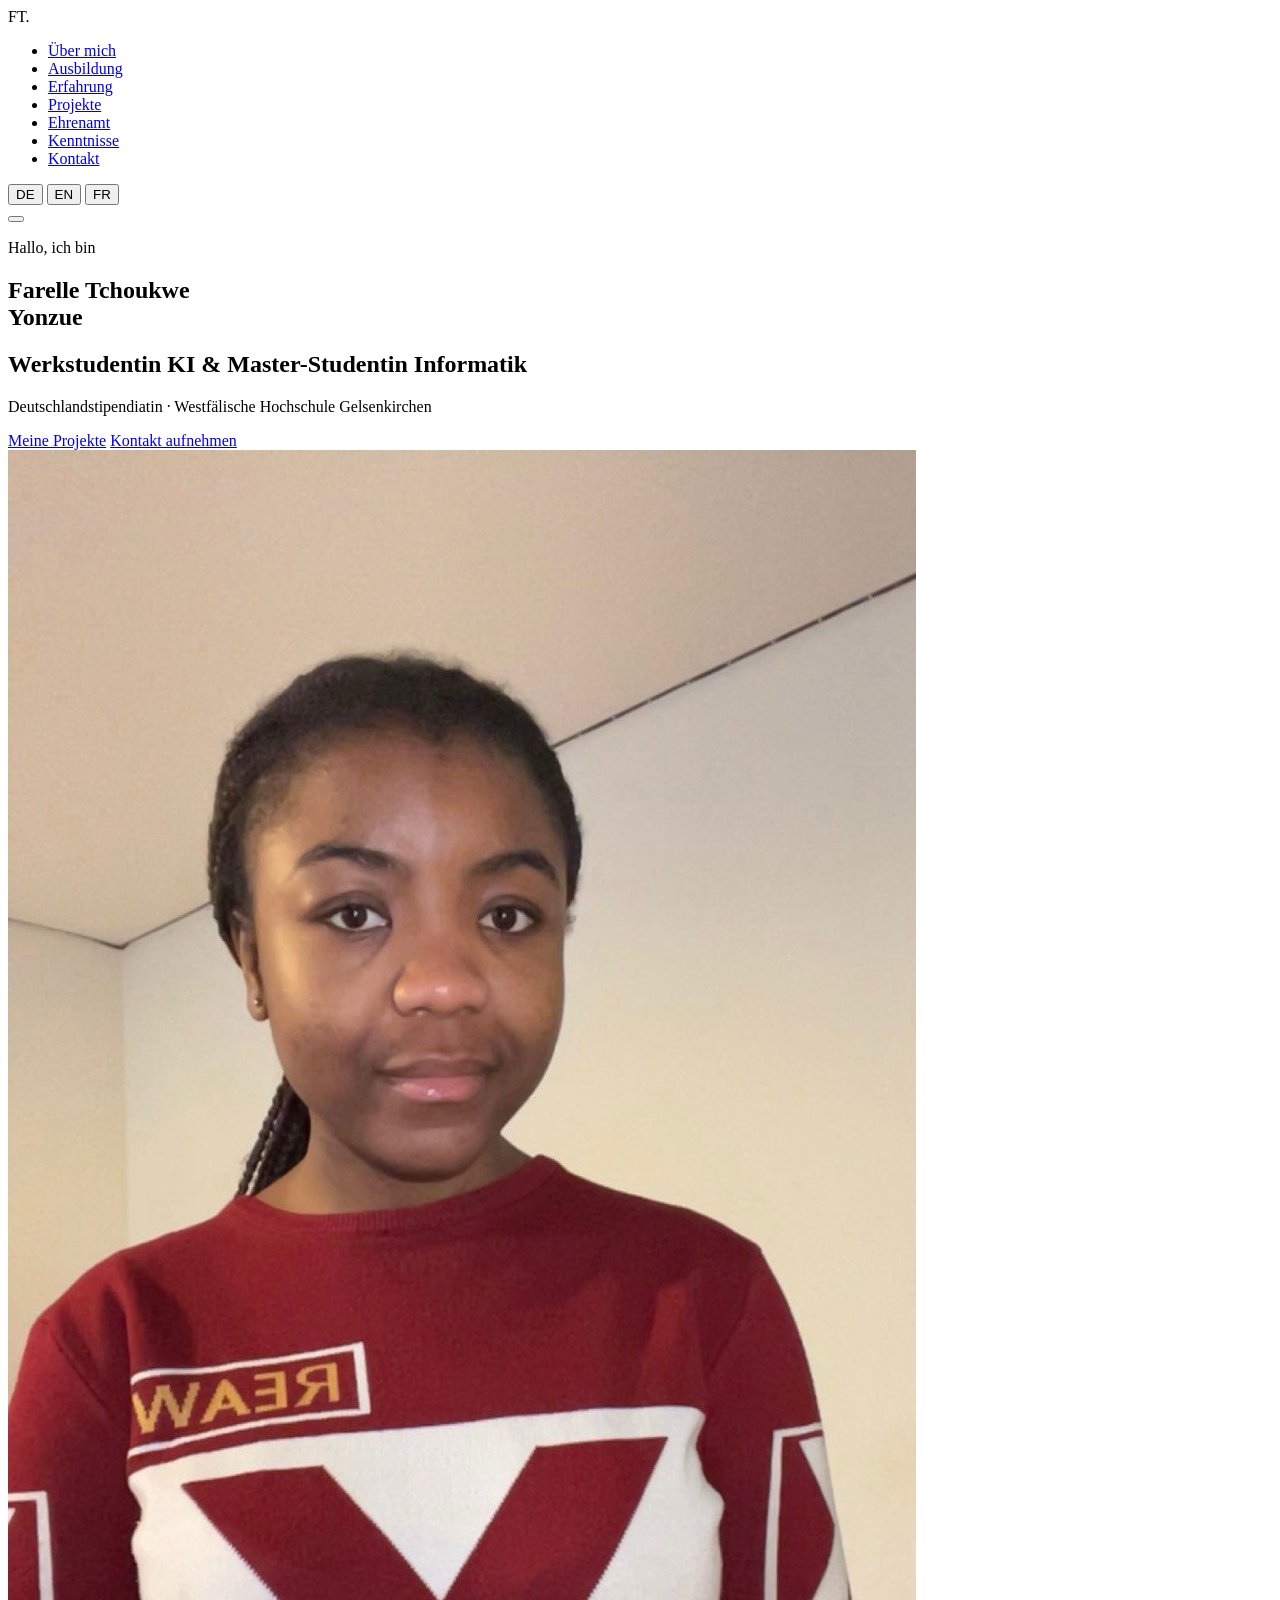
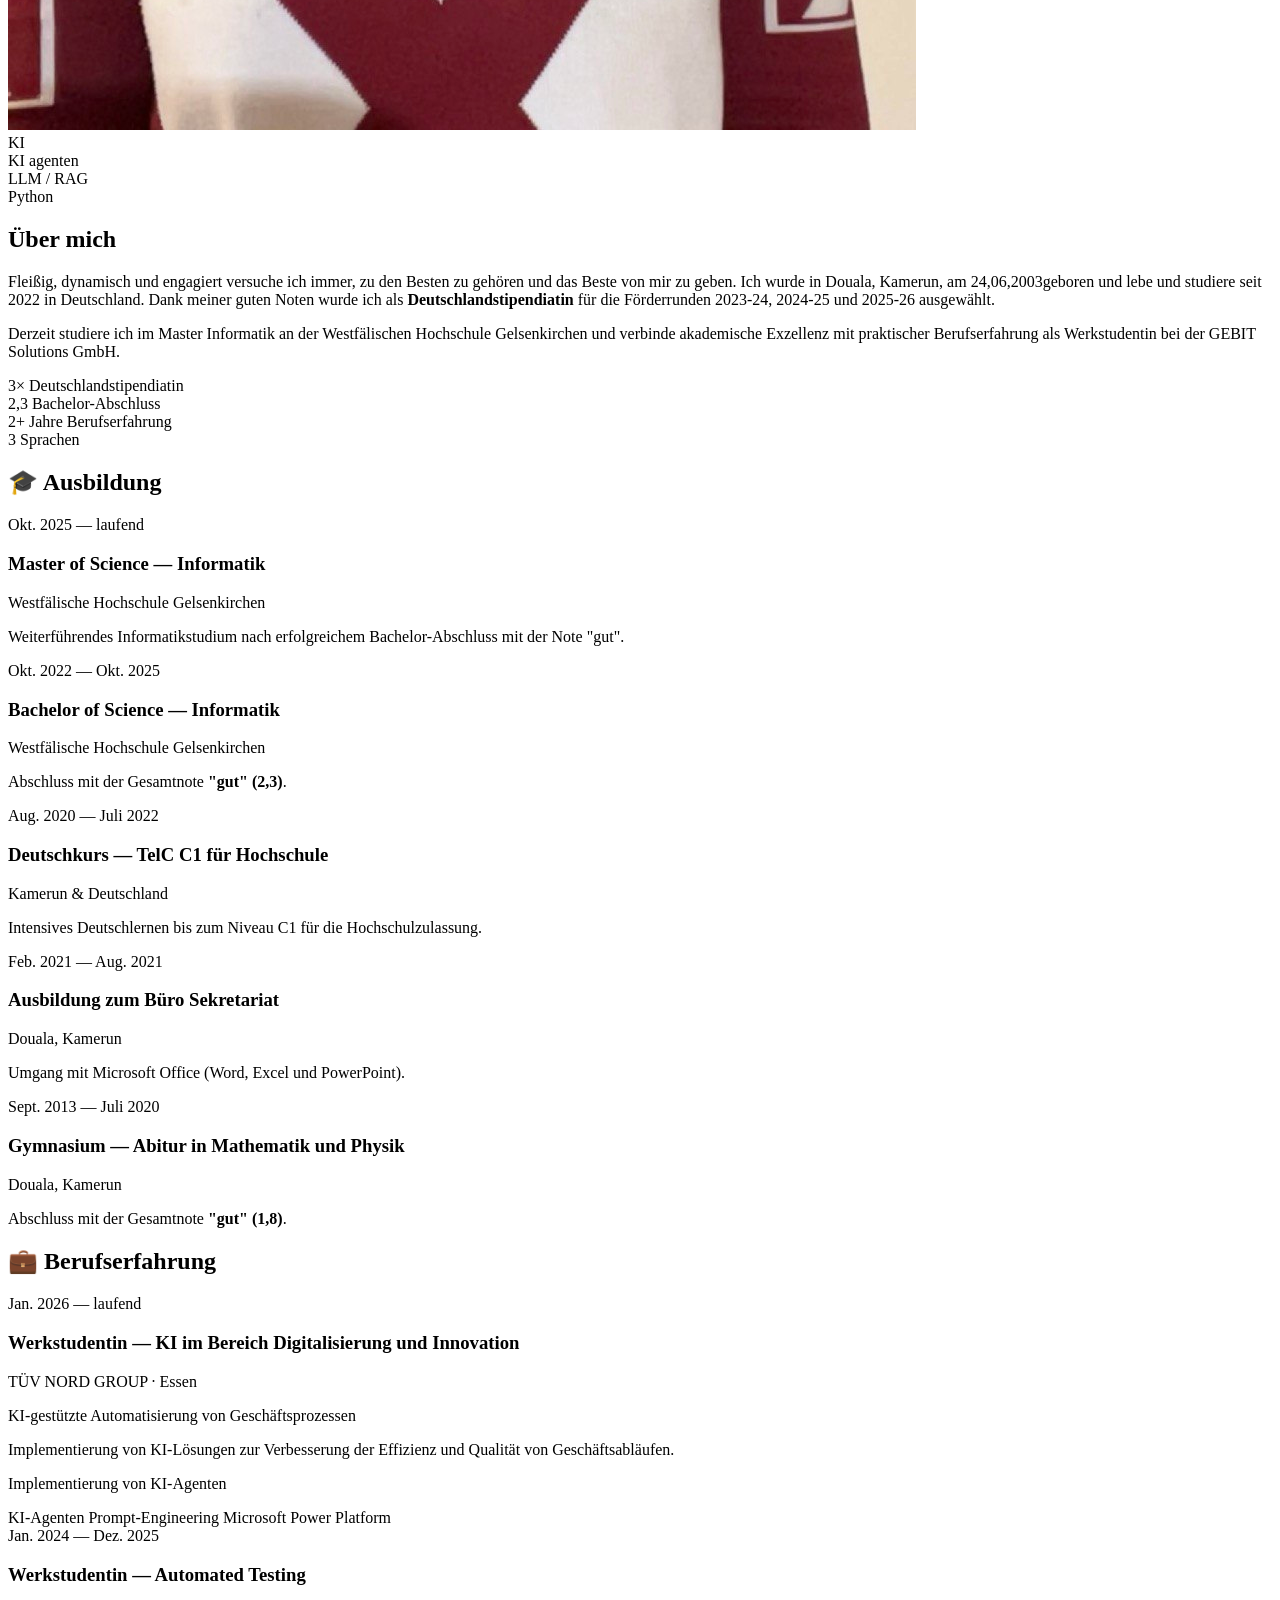
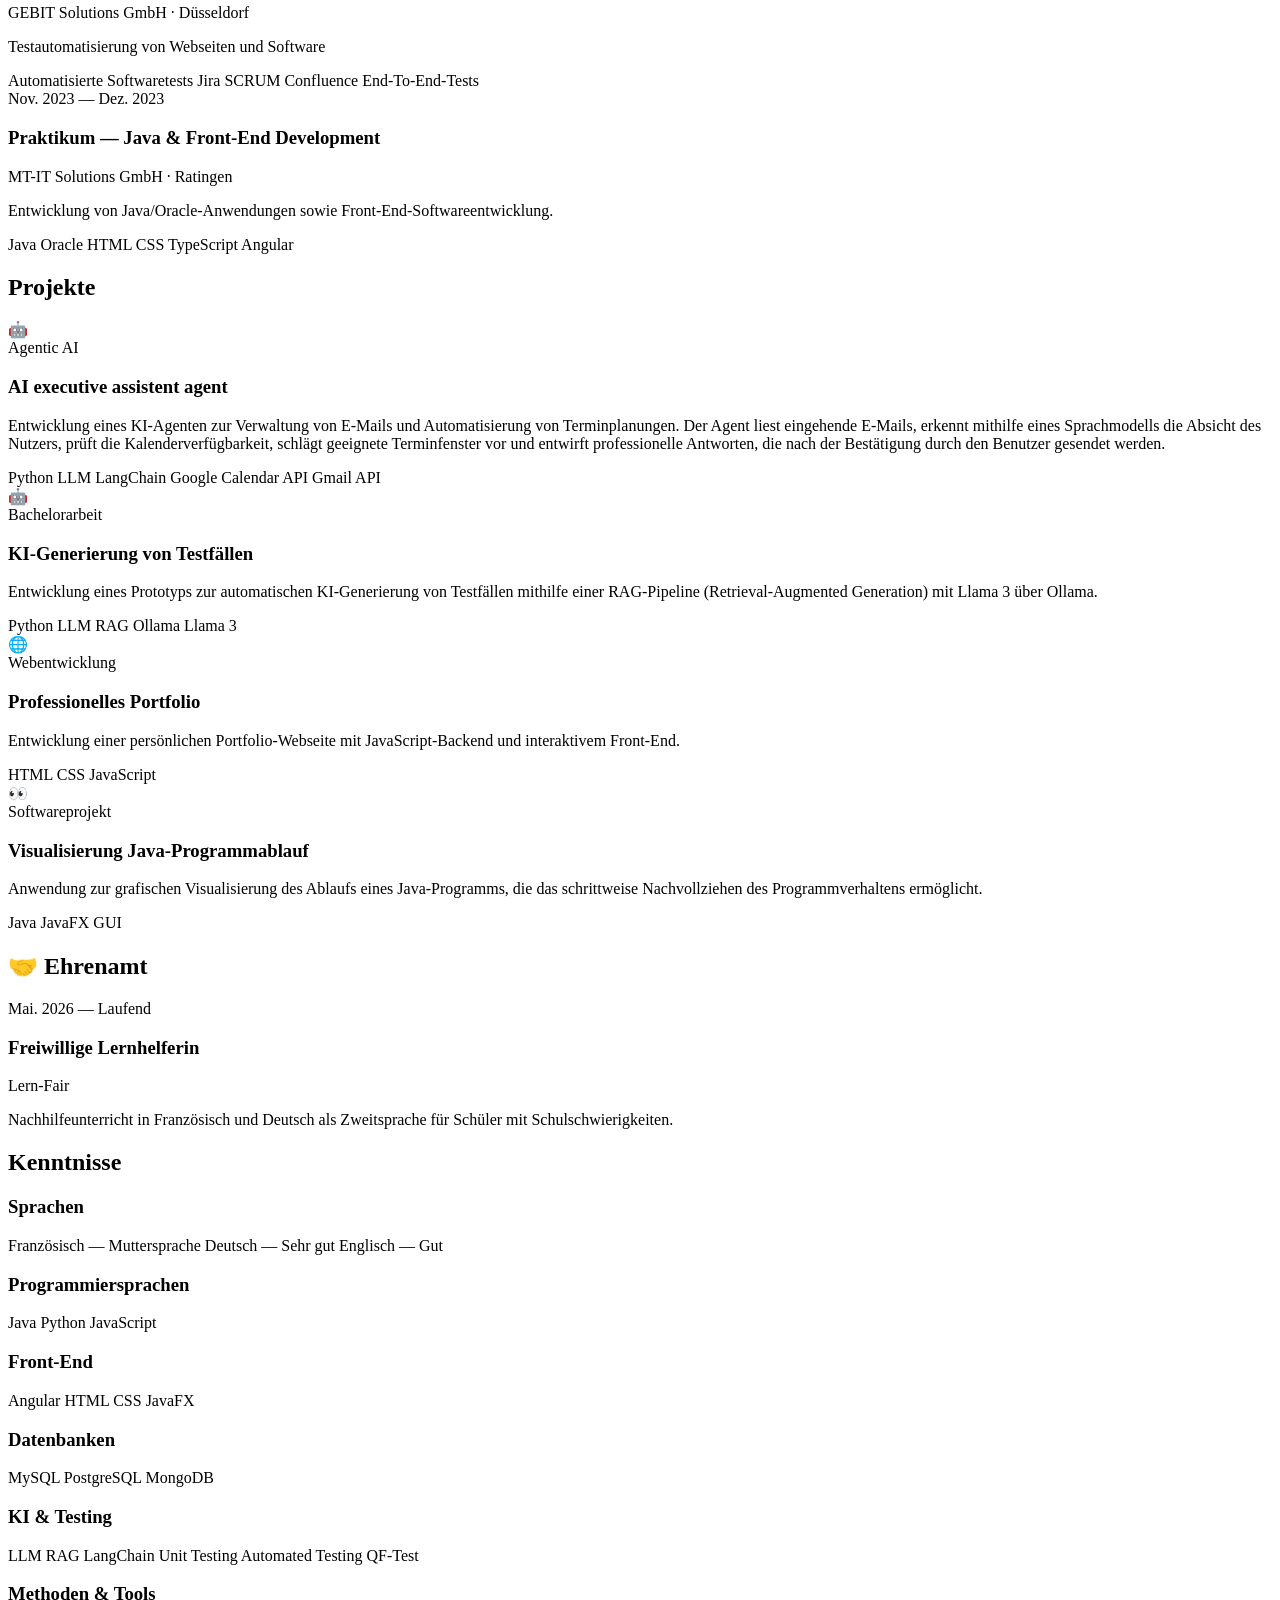
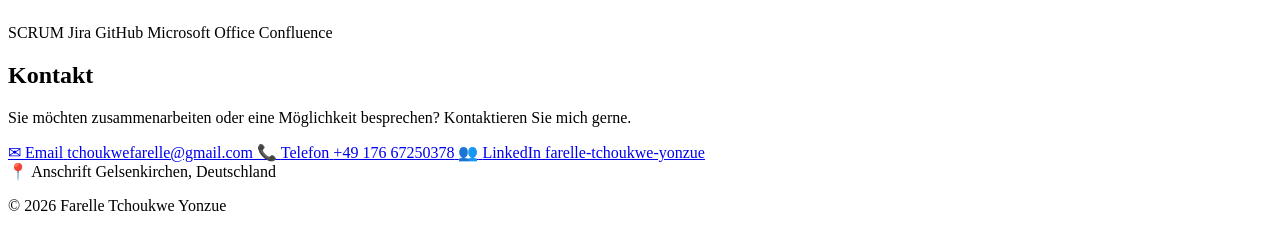
==== public/index.html @ 840f1ff2 "Adjust project structure" ====
<!DOCTYPE html>
<html lang="de">
<head>
  <meta charset="UTF-8" />
  <meta name="viewport" content="width=device-width, initial-scale=1.0" />
  <title>Farelle Tchoukwe Yonzue — Portfolio</title>
  <link rel="stylesheet" href="style.css" />
  <link rel="preconnect" href="https://fonts.googleapis.com" />
  <link href="https://fonts.googleapis.com/css2?family=Inter:wght@300;400;500;600;700&family=JetBrains+Mono:wght@400;500&display=swap" rel="stylesheet" />
</head>
<body>

  <!-- NAV -->
  <nav id="navbar">
    <div class="nav-inner">
      <span class="nav-logo">FT<span class="accent">.</span></span>
      <ul class="nav-links">
        <li><a href="#about" data-i18n="nav.about">Über mich</a></li>
        <li><a href="#ausbildung" data-i18n="nav.education">Ausbildung</a></li>
        <li><a href="#experience" data-i18n="nav.experience">Erfahrung</a></li>
        <li><a href="#projects" data-i18n="nav.projects">Projekte</a></li>
        <li><a href="#volunteer" data-i18n="nav.volunteer">Ehrenamt</a></li>
        <li><a href="#skills" data-i18n="nav.skills">Kenntnisse</a></li>
        <li><a href="#contact" data-i18n="nav.contact">Kontakt</a></li>
      </ul>
      <div class="lang-switcher">
        <button class="lang-btn active" data-lang="de">DE</button>
        <button class="lang-btn" data-lang="en">EN</button>
        <button class="lang-btn" data-lang="fr">FR</button>
      </div>
      <button class="hamburger" id="hamburger" aria-label="Menu">
        <span></span><span></span><span></span>
      </button>
    </div>
  </nav>

  <!-- HERO -->
  <section id="hero">
    <div class="hero-content">
      <p class="hero-greeting" data-i18n="hero.greeting">Hallo, ich bin</p>
      <h1 class="hero-name">Farelle Tchoukwe<br /><span class="accent">Yonzue</span></h1>
      <h2 class="hero-title" data-i18n="hero.title">Werkstudentin KI &amp; Master-Studentin Informatik</h2>
      <p class="hero-sub" data-i18n="hero.sub">
        Deutschlandstipendiatin · Westfälische Hochschule Gelsenkirchen
      </p>
      <div class="hero-cta">
        <a href="#projects" class="btn btn-primary" data-i18n="hero.cta.projects">Meine Projekte</a>
        <a href="#contact" class="btn btn-outline" data-i18n="hero.cta.contact">Kontakt aufnehmen</a>
      </div>
    </div>
    <div class="hero-visual">
      <div class="avatar-ring">
        <img src="images/Farelle.jpg" alt="Farelle Tchoukwe Yonzue" class="avatar-photo" />
      </div>
      <div class="floating-badge badge-1"><span class="mono" data-i18n="badge.ai">KI</span></div>
      <div class="floating-badge badge-2"><span class="mono" data-i18n="badge.ai-agents">KI agenten</span></div>
      <div class="floating-badge badge-3"><span class="mono">LLM / RAG</span></div>
      <div class="floating-badge badge-4"><span class="mono">Python</span></div>
    </div>
  </section>

  <!-- ABOUT -->
  <section id="about">
    <div class="container">
      <h2 class="section-title" data-i18n="section.about">Über mich</h2>
      <div class="about-grid">
        <div class="about-text">
          <p data-i18n-html="about.p1">
            Fleißig, dynamisch und engagiert versuche ich immer, zu den Besten zu gehören und das Beste von mir zu geben.
            Ich wurde in Douala, Kamerun, am 24,06,2003geboren und lebe und studiere seit 2022 in Deutschland. Dank meiner guten Noten
            wurde ich als <strong>Deutschlandstipendiatin</strong> für die Förderrunden 2023-24, 2024-25 und 2025-26 ausgewählt.
          </p>
          <p data-i18n="about.p2">
            Derzeit studiere ich im Master Informatik an der Westfälischen Hochschule Gelsenkirchen und verbinde
            akademische Exzellenz mit praktischer Berufserfahrung als Werkstudentin bei der GEBIT Solutions GmbH.
          </p>
        </div>
        <div class="about-stats">
          <div class="stat-card">
            <span class="stat-number">3×</span>
            <span class="stat-label" data-i18n="stat.stipendium">Deutschlandstipendiatin</span>
          </div>
          <div class="stat-card">
            <span class="stat-number">2,3</span>
            <span class="stat-label" data-i18n="stat.bachelor">Bachelor-Abschluss</span>
          </div>
          <div class="stat-card">
            <span class="stat-number">2+</span>
            <span class="stat-label" data-i18n="stat.experience">Jahre Berufserfahrung</span>
          </div>
          <div class="stat-card">
            <span class="stat-number">3</span>
            <span class="stat-label" data-i18n="stat.languages">Sprachen</span>
          </div>
        </div>
      </div>
    </div>
  </section>

  <!-- Ausbildung -->
  <section id="ausbildung">
    <div class="container">
      <h2 class="section-title" data-i18n="section.education">🎓 Ausbildung</h2>
      <div class="timeline">

        <div class="timeline-item">
          <div class="timeline-dot"></div>
          <div class="timeline-date" data-i18n="edu.1.date">Okt. 2025 — laufend</div>
          <div class="timeline-card">
            <h3 data-i18n="edu.1.title">Master of Science — Informatik</h3>
            <p class="tl-org" data-i18n="edu.1.org">Westfälische Hochschule Gelsenkirchen</p>
            <p data-i18n="edu.1.desc">Weiterführendes Informatikstudium nach erfolgreichem Bachelor-Abschluss mit der Note "gut".</p>
          </div>
        </div>

        <div class="timeline-item">
          <div class="timeline-dot"></div>
          <div class="timeline-date" data-i18n="edu.2.date">Okt. 2022 — Okt. 2025</div>
          <div class="timeline-card">
            <h3 data-i18n="edu.2.title">Bachelor of Science — Informatik</h3>
            <p class="tl-org" data-i18n="edu.2.org">Westfälische Hochschule Gelsenkirchen</p>
            <p data-i18n-html="edu.2.desc">Abschluss mit der Gesamtnote <strong>"gut" (2,3)</strong>.</p>
          </div>
        </div>

        <div class="timeline-item">
          <div class="timeline-dot"></div>
          <div class="timeline-date" data-i18n="edu.3.date">Aug. 2020 — Juli 2022</div>
          <div class="timeline-card">
            <h3 data-i18n="edu.3.title">Deutschkurs — TelC C1 für Hochschule</h3>
            <p class="tl-org" data-i18n="edu.3.org">Kamerun &amp; Deutschland</p>
            <p data-i18n="edu.3.desc">Intensives Deutschlernen bis zum Niveau C1 für die Hochschulzulassung.</p>
          </div>
        </div>

        <div class="timeline-item">
          <div class="timeline-dot"></div>
          <div class="timeline-date" data-i18n="edu.4.date">Feb. 2021 — Aug. 2021</div>
          <div class="timeline-card">
            <h3 data-i18n="edu.4.title">Ausbildung zum Büro Sekretariat</h3>
            <p class="tl-org" data-i18n="edu.4.org">Douala, Kamerun</p>
            <p data-i18n-html="edu.4.desc">Umgang mit Microsoft Office (Word, Excel und PowerPoint).</p>
          </div>
        </div>

        <div class="timeline-item">
          <div class="timeline-dot"></div>
          <div class="timeline-date" data-i18n="edu.5.date">Sept. 2013 — Juli 2020</div>
          <div class="timeline-card">
            <h3 data-i18n="edu.5.title">Gymnasium — Abitur in Mathematik und Physik</h3>
            <p class="tl-org" data-i18n="edu.5.org">Douala, Kamerun</p>
            <p data-i18n-html="edu.5.desc">Abschluss mit der Gesamtnote <strong>"gut" (1,8)</strong>.</p>
          </div>
        </div>

      </div>
    </div>
  </section>

  <!-- EXPERIENCE -->
  <section id="experience">
    <div class="container">
      <h2 class="section-title" data-i18n="section.experience">💼 Berufserfahrung</h2>
      <div class="timeline">

        <div class="timeline-item">
          <div class="timeline-dot"></div>
          <div class="timeline-date" data-i18n="exp.1.date">Jan. 2026 — laufend</div>
          <div class="timeline-card">
            <h3 data-i18n="exp.1.title">Werkstudentin — KI im Bereich Digitalisierung und Innovation</h3>
            <p class="tl-org" data-i18n="exp.1.org">TÜV NORD GROUP · Essen</p>
            <p data-i18n="exp.1.desc1">KI-gestützte Automatisierung von Geschäftsprozessen</p>
            <p data-i18n="exp.1.desc2">Implementierung von KI-Lösungen zur Verbesserung der Effizienz und Qualität von Geschäftsabläufen.</p>
            <p data-i18n="exp.1.desc3">Implementierung von KI-Agenten</p>
            <div class="tag-list">
              <span class="tag">KI-Agenten</span>
              <span class="tag">Prompt-Engineering</span>
              <span class="tag">Microsoft Power Platform</span>
            </div>
          </div>
        </div>

        <div class="timeline-item">
          <div class="timeline-dot"></div>
          <div class="timeline-date" data-i18n="exp.2.date">Jan. 2024 — Dez. 2025</div>
          <div class="timeline-card">
            <h3 data-i18n="exp.2.title">Werkstudentin — Automated Testing</h3>
            <p class="tl-org" data-i18n="exp.2.org">GEBIT Solutions GmbH · Düsseldorf</p>
            <p data-i18n="exp.2.desc">Testautomatisierung von Webseiten und Software</p>
            <div class="tag-list">
              <span class="tag">Automatisierte Softwaretests</span>
              <span class="tag">Jira</span>
              <span class="tag">SCRUM</span>
              <span class="tag">Confluence</span>
              <span class="tag">End-To-End-Tests</span>
            </div>
          </div>
        </div>

        <div class="timeline-item">
          <div class="timeline-dot"></div>
          <div class="timeline-date" data-i18n="exp.3.date">Nov. 2023 — Dez. 2023</div>
          <div class="timeline-card">
            <h3 data-i18n="exp.3.title">Praktikum — Java &amp; Front-End Development</h3>
            <p class="tl-org" data-i18n="exp.3.org">MT-IT Solutions GmbH · Ratingen</p>
            <p data-i18n="exp.3.desc">Entwicklung von Java/Oracle-Anwendungen sowie Front-End-Softwareentwicklung.</p>
            <div class="tag-list">
              <span class="tag">Java</span>
              <span class="tag">Oracle</span>
              <span class="tag">HTML</span>
              <span class="tag">CSS</span>
              <span class="tag">TypeScript</span>
              <span class="tag">Angular</span>
            </div>
          </div>
        </div>

      </div>
    </div>
  </section>

  <!-- PROJECTS -->
  <section id="projects">
    <div class="container">
      <h2 class="section-title" data-i18n="section.projects">Projekte</h2>
      <div class="projects-grid">

        <div class="project-card featured">
          <div class="project-header">
            <span class="project-icon">&#129302;</span>
            <div class="project-links">
              <span class="project-badge">Agentic AI</span>
            </div>
          </div>
          <h3 data-i18n="proj.1.title">AI executive assistent agent</h3>
          <p data-i18n="proj.1.desc">
            Entwicklung eines KI-Agenten zur Verwaltung von E-Mails und Automatisierung von Terminplanungen.
            Der Agent liest eingehende E-Mails, erkennt mithilfe eines Sprachmodells die Absicht des Nutzers,
            prüft die Kalenderverfügbarkeit, schlägt geeignete Terminfenster vor und entwirft professionelle
            Antworten, die nach der Bestätigung durch den Benutzer gesendet werden.
          </p>
          <div class="tag-list">
            <span class="tag">Python</span>
            <span class="tag">LLM</span>
            <span class="tag">LangChain</span>
            <span class="tag">Google Calendar API</span>
            <span class="tag">Gmail API</span>
          </div>
        </div>

        <div class="project-card featured">
          <div class="project-header">
            <span class="project-icon">&#129302;</span>
            <div class="project-links">
              <span class="project-badge" data-i18n="badge.thesis">Bachelorarbeit</span>
            </div>
          </div>
          <h3 data-i18n="proj.2.title">KI-Generierung von Testfällen</h3>
          <p data-i18n="proj.2.desc">
            Entwicklung eines Prototyps zur automatischen KI-Generierung von Testfällen mithilfe einer
            RAG-Pipeline (Retrieval-Augmented Generation) mit Llama 3 über Ollama.
          </p>
          <div class="tag-list">
            <span class="tag">Python</span>
            <span class="tag">LLM</span>
            <span class="tag">RAG</span>
            <span class="tag">Ollama</span>
            <span class="tag">Llama 3</span>
          </div>
        </div>

        <div class="project-card">
          <div class="project-header">
            <span class="project-icon">&#127760;</span>
            <div class="project-links">
              <span class="project-badge" data-i18n="badge.web">Webentwicklung</span>
            </div>
          </div>
          <h3 data-i18n="proj.3.title">Professionelles Portfolio</h3>
          <p data-i18n="proj.3.desc">
            Entwicklung einer persönlichen Portfolio-Webseite mit JavaScript-Backend
            und interaktivem Front-End.
          </p>
          <div class="tag-list">
            <span class="tag">HTML</span>
            <span class="tag">CSS</span>
            <span class="tag">JavaScript</span>
          </div>
        </div>

        <div class="project-card">
          <div class="project-header">
            <span class="project-icon">&#128064;</span>
            <div class="project-links">
              <span class="project-badge" data-i18n="badge.software">Softwareprojekt</span>
            </div>
          </div>
          <h3 data-i18n="proj.4.title">Visualisierung Java-Programmablauf</h3>
          <p data-i18n="proj.4.desc">
            Anwendung zur grafischen Visualisierung des Ablaufs eines Java-Programms, die das
            schrittweise Nachvollziehen des Programmverhaltens ermöglicht.
          </p>
          <div class="tag-list">
            <span class="tag">Java</span>
            <span class="tag">JavaFX</span>
            <span class="tag">GUI</span>
          </div>
        </div>


      </div>
    </div>
  </section>

  <!-- Ehrenamt -->
  <section id="volunteer">
    <div class="container">
      <h2 class="section-title" data-i18n="section.volunteer">🤝 Ehrenamt</h2>
      <div class="timeline">

        <div class="timeline-item">
          <div class="timeline-dot"></div>
          <div class="timeline-date" data-i18n="vol.1.date">Mai. 2026 — Laufend</div>
          <div class="timeline-card">
            <h3 data-i18n="vol.1.title">Freiwillige Lernhelferin</h3>
            <p class="tl-org" data-i18n="vol.1.org">Lern-Fair</p>
            <p data-i18n="vol.1.desc">Nachhilfeunterricht in Französisch und Deutsch als Zweitsprache für Schüler mit Schulschwierigkeiten.</p>
          </div>
        </div>

      </div>
    </div>
  </section>

  <!-- SKILLS -->
  <section id="skills">
    <div class="container">
      <h2 class="section-title" data-i18n="section.skills">Kenntnisse</h2>
      <div class="skills-grid">

        <div class="skill-group">
          <h3 class="skill-group-title" data-i18n="skills.spoken">Sprachen</h3>
          <div class="skill-pills">
            <span class="pill pill-lang" data-i18n="lang.french">Französisch — Muttersprache</span>
            <span class="pill pill-lang" data-i18n="lang.german">Deutsch — Sehr gut</span>
            <span class="pill pill-lang" data-i18n="lang.english">Englisch — Gut</span>
          </div>
        </div>

        <div class="skill-group">
          <h3 class="skill-group-title" data-i18n="skills.prog-lang">Programmiersprachen</h3>
          <div class="skill-pills">
            <span class="pill">Java</span>
            <span class="pill">Python</span>
            <span class="pill">JavaScript</span>
          </div>
        </div>

        <div class="skill-group">
          <h3 class="skill-group-title" data-i18n="skills.frontend">Front-End</h3>
          <div class="skill-pills">
            <span class="pill">Angular</span>
            <span class="pill">HTML</span>
            <span class="pill">CSS</span>
            <span class="pill">JavaFX</span>
          </div>
        </div>

        <div class="skill-group">
          <h3 class="skill-group-title" data-i18n="skills.databases">Datenbanken</h3>
          <div class="skill-pills">
            <span class="pill">MySQL</span>
            <span class="pill">PostgreSQL</span>
            <span class="pill">MongoDB</span>
          </div>
        </div>

        <div class="skill-group">
          <h3 class="skill-group-title" data-i18n="skills.ai">KI &amp; Testing</h3>
          <div class="skill-pills">
            <span class="pill">LLM</span>
            <span class="pill">RAG</span>
            <span class="pill">LangChain</span>
            <span class="pill">Unit Testing</span>
            <span class="pill">Automated Testing</span>
            <span class="pill">QF-Test</span>
          </div>
        </div>

        <div class="skill-group">
          <h3 class="skill-group-title" data-i18n="skills.tools">Methoden &amp; Tools</h3>
          <div class="skill-pills">
            <span class="pill">SCRUM</span>
            <span class="pill">Jira</span>
            <span class="pill">GitHub</span>
            <span class="pill">Microsoft Office</span>
            <span class="pill">Confluence</span>
          </div>
        </div>

        

      </div>
    </div>
  </section>

  <!-- CONTACT -->
  <section id="contact">
    <div class="container contact-inner">
      <h2 class="section-title" data-i18n="section.contact">Kontakt</h2>
      <p class="contact-lead" data-i18n="contact.lead">
        Sie möchten zusammenarbeiten oder eine Möglichkeit besprechen? Kontaktieren Sie mich gerne.
      </p>
      <div class="contact-cards">
        <a href="mailto:tchoukwefarelle@gmail.com" class="contact-card">
          <span class="cc-icon">&#9993;</span>
          <span class="cc-label" data-i18n="contact.email">Email</span>
          <span class="cc-value">tchoukwefarelle@gmail.com</span>
        </a>
        <a href="tel:+4917667250378" class="contact-card">
          <span class="cc-icon">&#128222;</span>
          <span class="cc-label" data-i18n="contact.phone">Telefon</span>
          <span class="cc-value">+49 176 67250378</span>
        </a>
        <a href="https://www.linkedin.com/in/farelle-tchoukwe-yonzue-931889391/" target="_blank" rel="noopener" class="contact-card">
          <span class="cc-icon">&#128101;</span>
          <span class="cc-label" data-i18n="contact.linkedin">LinkedIn</span>
          <span class="cc-value">farelle-tchoukwe-yonzue</span>
        </a>
        <div class="contact-card no-link">
          <span class="cc-icon">&#128205;</span>
          <span class="cc-label" data-i18n="contact.address">Anschrift</span>
          <span class="cc-value" data-i18n="contact.city">Gelsenkirchen, Deutschland</span>
        </div>
      </div>
    </div>
  </section>

  <!-- FOOTER -->
  <footer>
    <p data-i18n="footer.text">&#169; 2026 Farelle Tchoukwe Yonzue</p>
  </footer>

  <script src="translation.js"></script>
  <script src="main.js"></script>
</body>
</html>
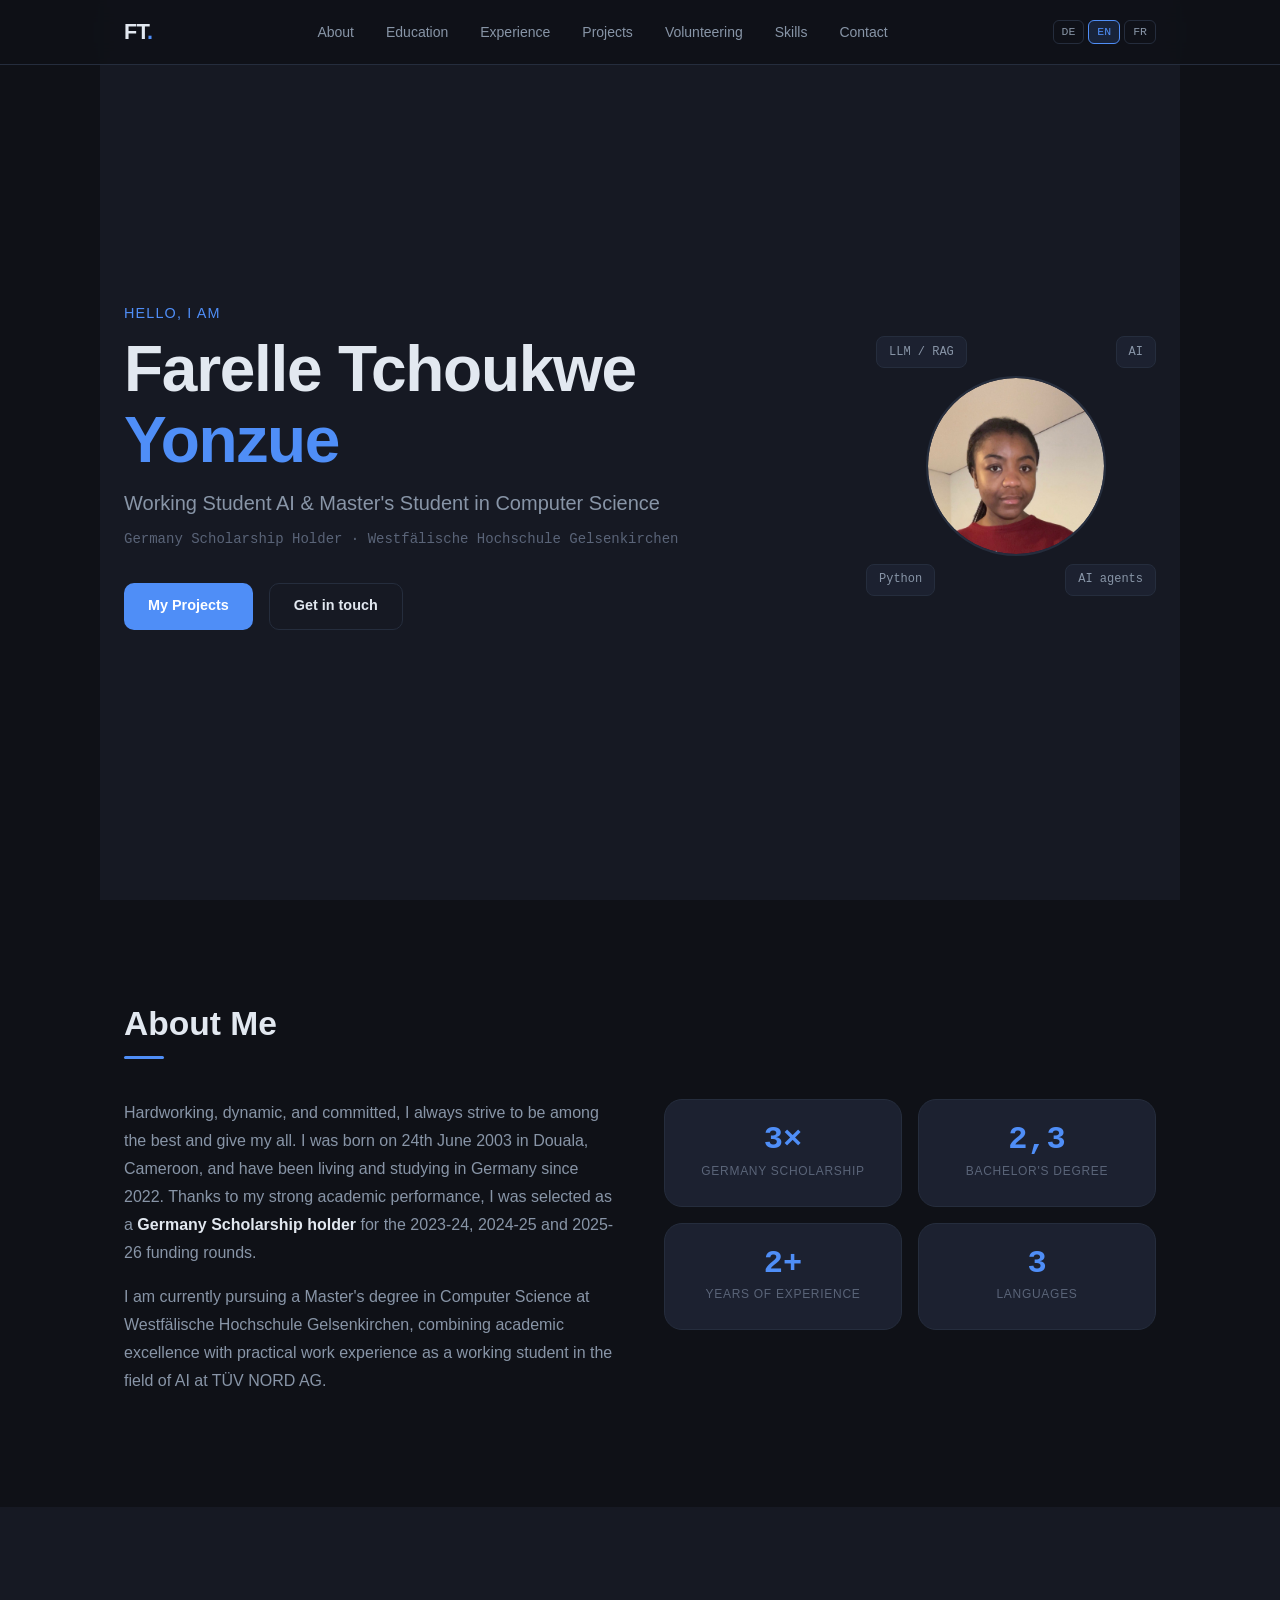
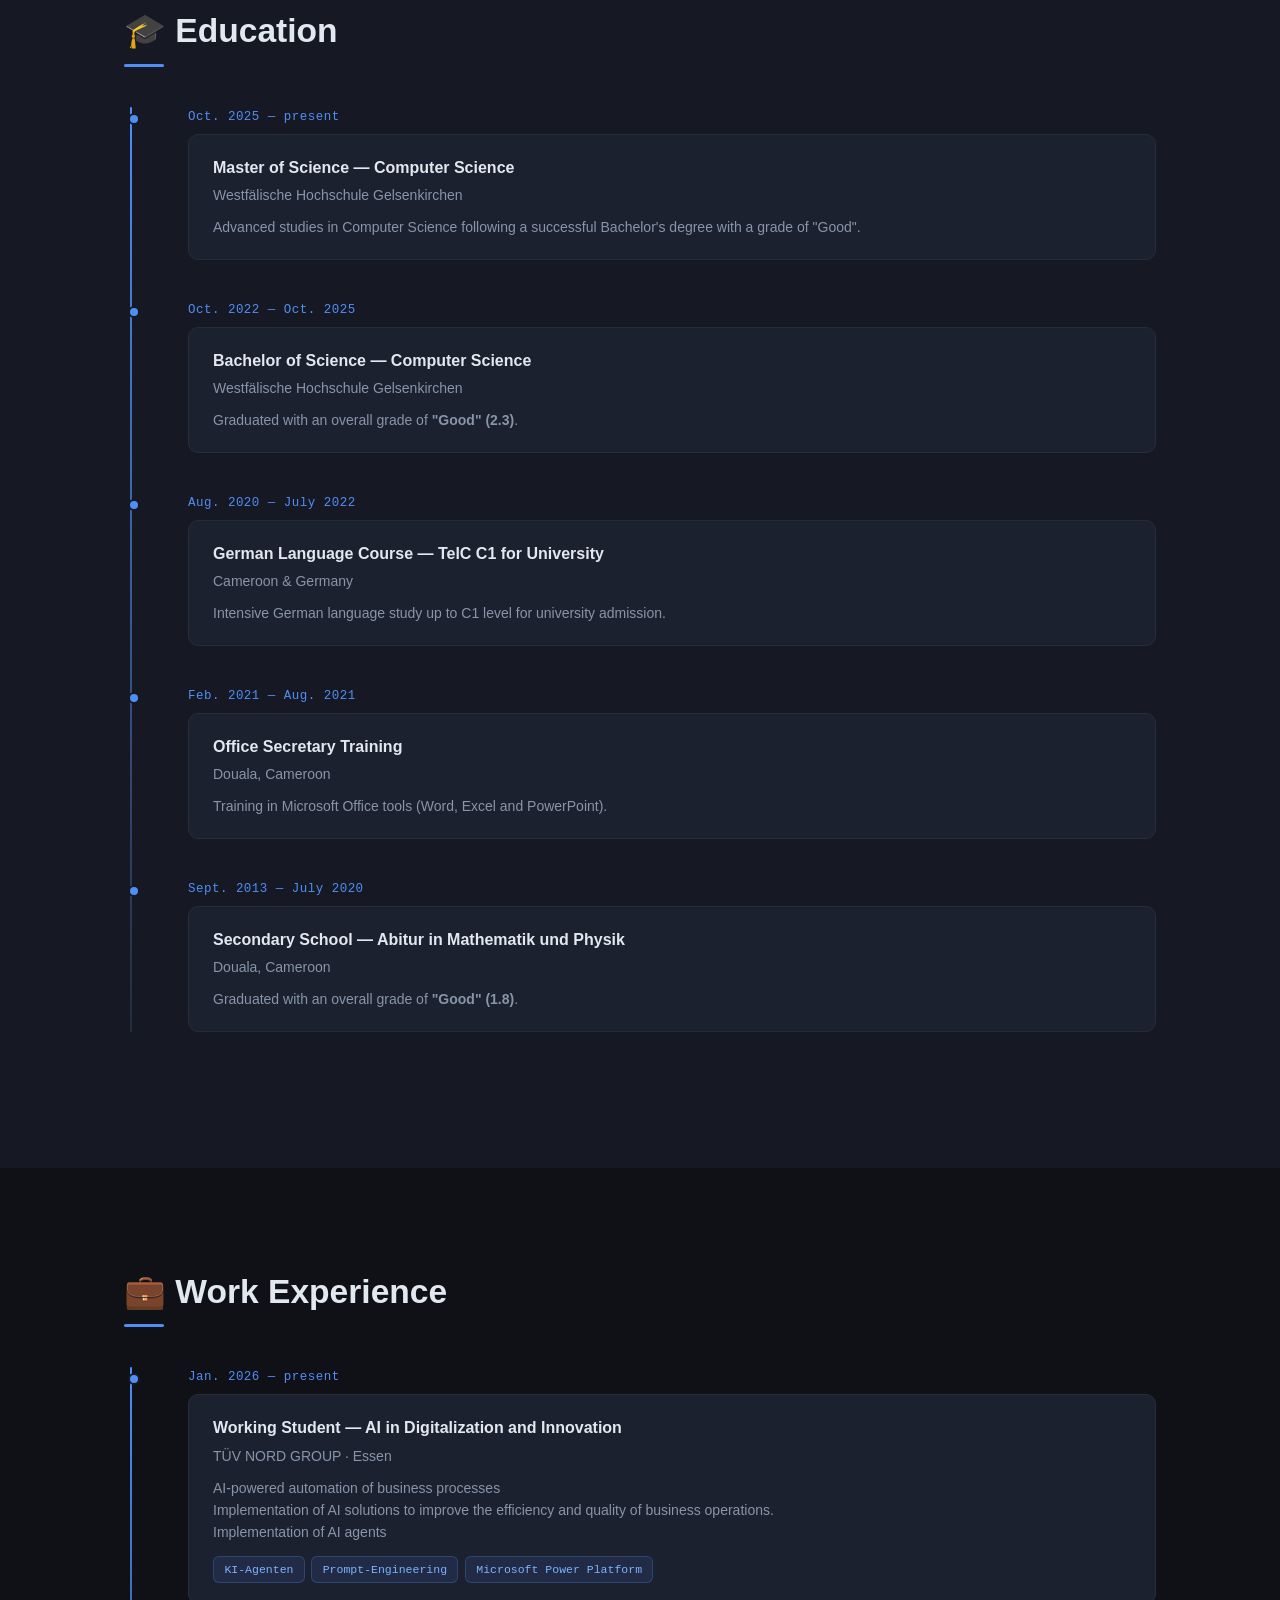
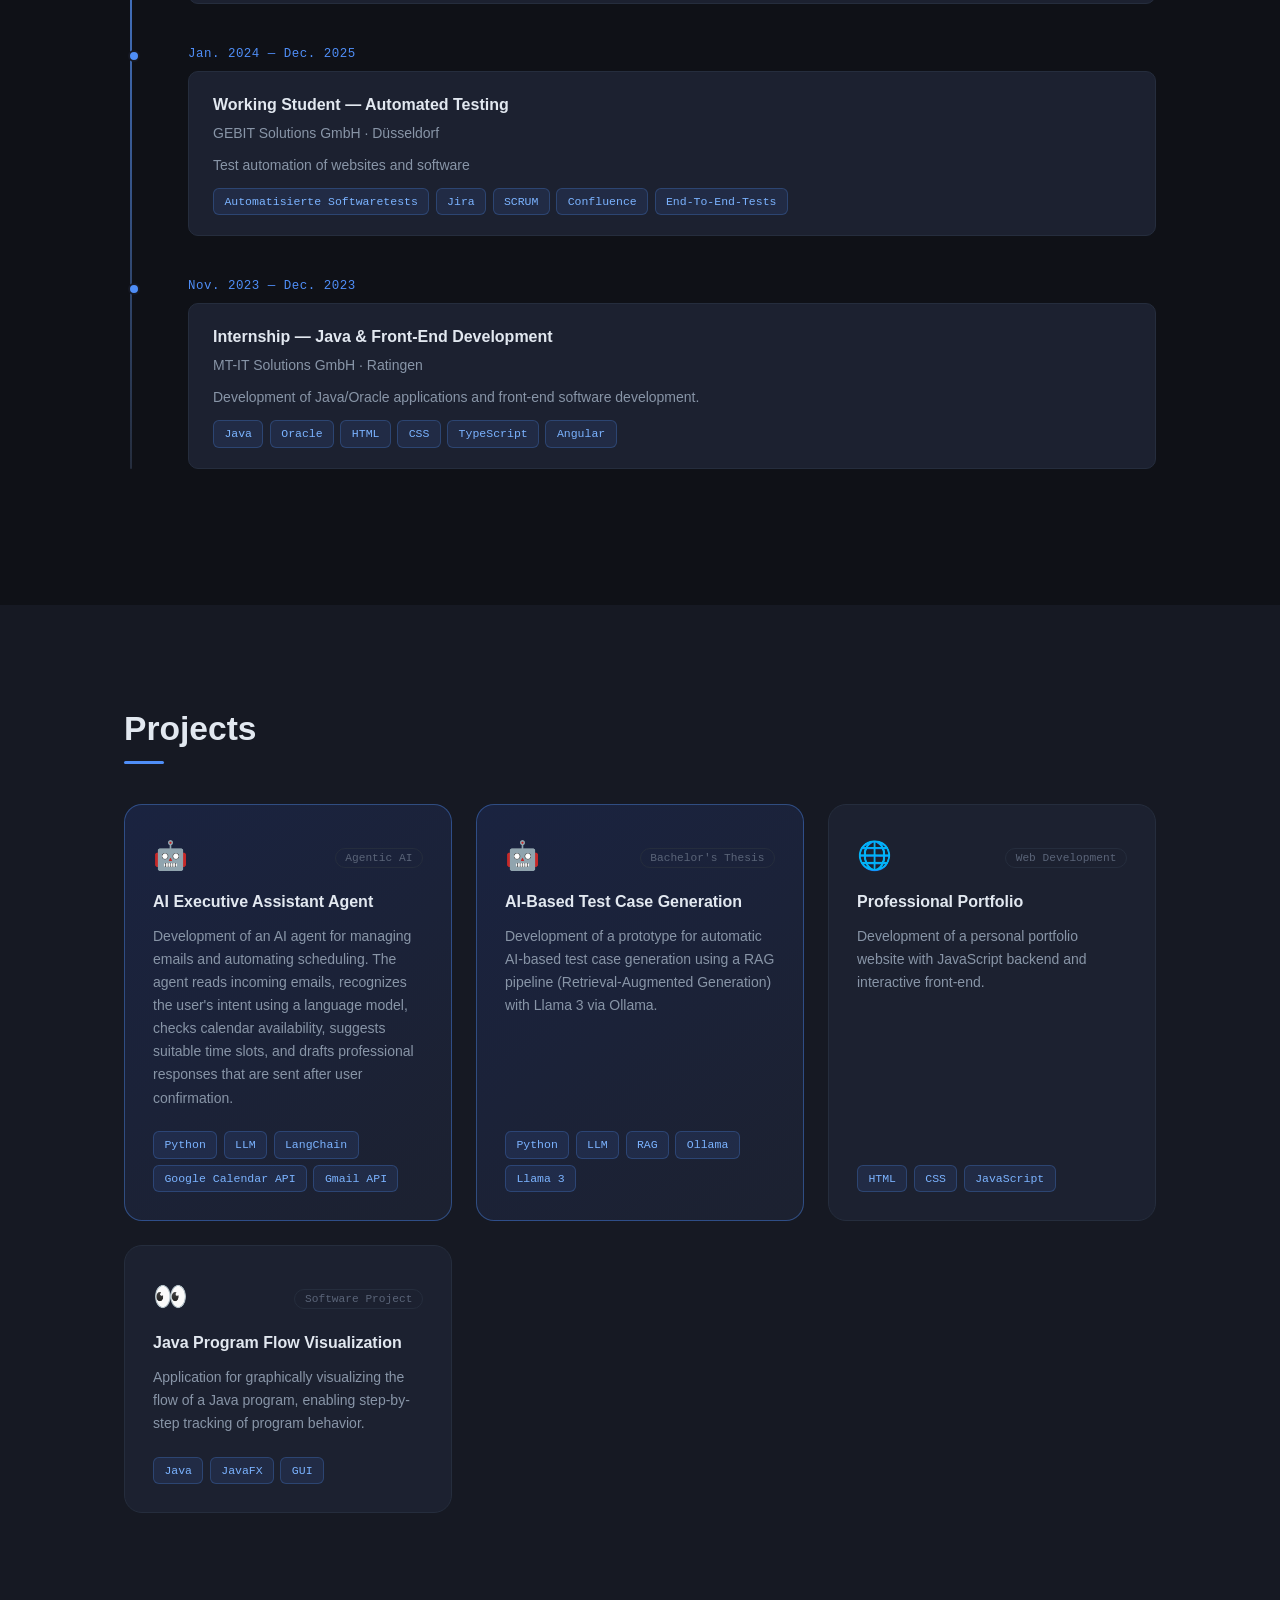
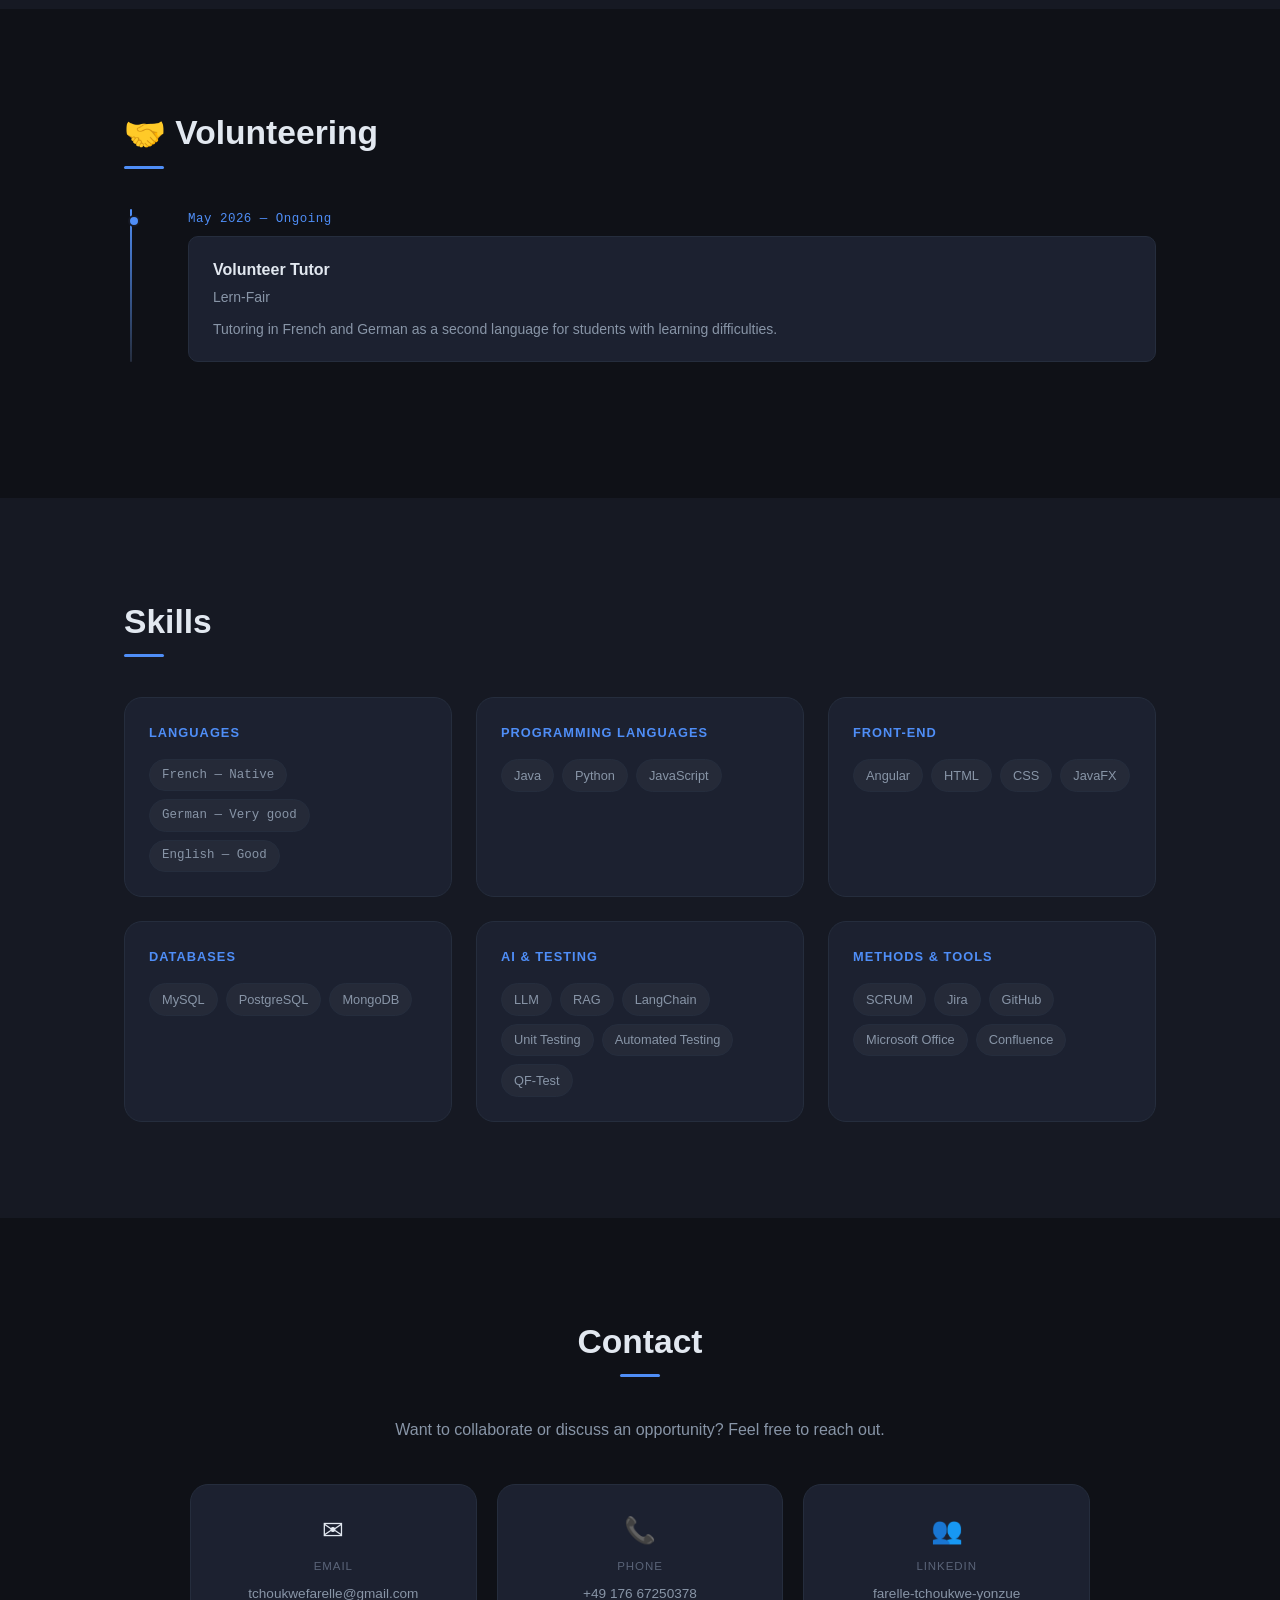
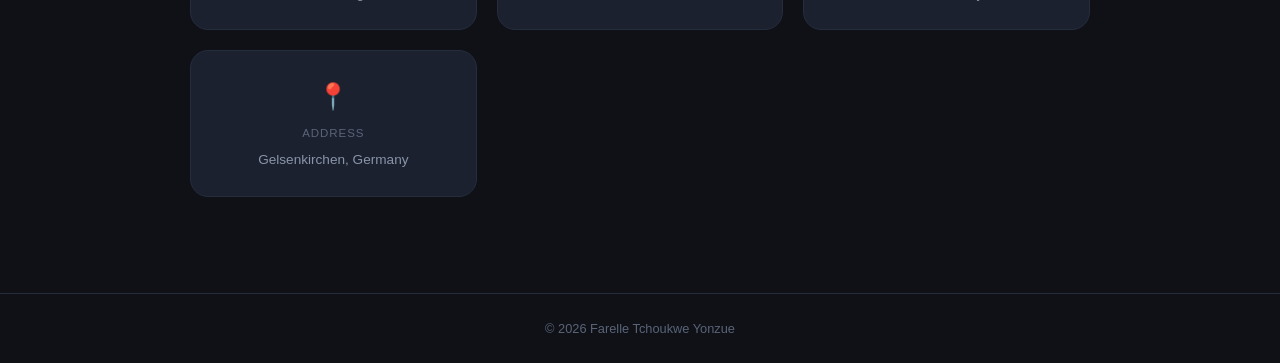
==== commit 1b25eab5: "Adjust project structure for vercel deployment" ====
--- a/public/index.html
+++ b/public/index.html
@@ -4,7 +4,7 @@
   <meta charset="UTF-8" />
   <meta name="viewport" content="width=device-width, initial-scale=1.0" />
   <title>Farelle Tchoukwe Yonzue — Portfolio</title>
-  <link rel="stylesheet" href="style.css" />
+  <link rel="stylesheet" href="src/style.css" />
   <link rel="preconnect" href="https://fonts.googleapis.com" />
   <link href="https://fonts.googleapis.com/css2?family=Inter:wght@300;400;500;600;700&family=JetBrains+Mono:wght@400;500&display=swap" rel="stylesheet" />
 </head>
@@ -441,7 +441,7 @@
     <p data-i18n="footer.text">&#169; 2026 Farelle Tchoukwe Yonzue</p>
   </footer>
 
-  <script src="translation.js"></script>
-  <script src="main.js"></script>
+  <script src="src/translation.js"></script>
+  <script src="src/main.js"></script>
 </body>
 </html>
--- a/public/src/style.css
+++ b/public/src/style.css
@@ -0,0 +1,687 @@
+/* ============================================================
+   RESET & BASE
+   ============================================================ */
+*, *::before, *::after { box-sizing: border-box; margin: 0; padding: 0; }
+
+:root {
+  --bg:        #0f1117;
+  --bg-2:      #161923;
+  --bg-card:   #1c2130;
+  --border:    #252d3d;
+  --accent:    #4f8ef7;
+  --accent-2:  #7bb3ff;
+  --text:      #e2e8f0;
+  --text-muted:#8895a7;
+  --text-dim:  #5a6478;
+  --radius:    10px;
+  --radius-lg: 18px;
+  --shadow:    0 4px 24px rgba(0,0,0,.45);
+  --transition: .22s ease;
+}
+
+html { scroll-behavior: smooth; }
+
+body {
+  font-family: 'Inter', sans-serif;
+  background: var(--bg);
+  color: var(--text);
+  line-height: 1.65;
+  font-size: 1rem;
+  -webkit-font-smoothing: antialiased;
+}
+
+.mono { font-family: 'JetBrains Mono', monospace; }
+.accent { color: var(--accent); }
+
+a { color: inherit; text-decoration: none; }
+img { max-width: 100%; }
+
+.container {
+  max-width: 1080px;
+  margin: 0 auto;
+  padding: 0 1.5rem;
+}
+
+/* ============================================================
+   NAV
+   ============================================================ */
+#navbar {
+  position: fixed;
+  top: 0; left: 0; right: 0;
+  z-index: 100;
+  background: rgba(15,17,23,.85);
+  backdrop-filter: blur(12px);
+  border-bottom: 1px solid var(--border);
+  transition: background var(--transition);
+}
+
+.nav-inner {
+  max-width: 1080px;
+  margin: 0 auto;
+  padding: .9rem 1.5rem;
+  display: flex;
+  align-items: center;
+  justify-content: space-between;
+}
+
+.nav-logo {
+  font-size: 1.35rem;
+  font-weight: 700;
+  letter-spacing: -.5px;
+}
+
+.nav-links {
+  list-style: none;
+  display: flex;
+  gap: 2rem;
+}
+
+.nav-links a {
+  font-size: .875rem;
+  font-weight: 500;
+  color: var(--text-muted);
+  transition: color var(--transition);
+}
+.nav-links a:hover { color: var(--text); }
+
+.lang-switcher {
+  display: flex;
+  gap: .25rem;
+  align-items: center;
+}
+
+.lang-btn {
+  background: none;
+  border: 1px solid var(--border);
+  color: var(--text-muted);
+  font-size: .72rem;
+  font-family: 'JetBrains Mono', monospace;
+  font-weight: 500;
+  padding: .2rem .5rem;
+  border-radius: 6px;
+  cursor: pointer;
+  transition: color var(--transition), border-color var(--transition), background var(--transition);
+  line-height: 1.4;
+}
+
+.lang-btn:hover {
+  color: var(--text);
+  border-color: var(--accent);
+}
+
+.lang-btn.active {
+  background: rgba(79, 142, 247, .15);
+  border-color: var(--accent);
+  color: var(--accent);
+}
+
+.hamburger {
+  display: none;
+  flex-direction: column;
+  gap: 5px;
+  background: none;
+  border: none;
+  cursor: pointer;
+  padding: 4px;
+}
+.hamburger span {
+  display: block;
+  width: 22px; height: 2px;
+  background: var(--text-muted);
+  border-radius: 2px;
+  transition: var(--transition);
+}
+
+/* ============================================================
+   HERO
+   ============================================================ */
+#hero {
+  min-height: 100vh;
+  display: flex;
+  align-items: center;
+  padding: 6rem 1.5rem 4rem;
+  max-width: 1080px;
+  margin: 0 auto;
+  gap: 3rem;
+}
+
+.hero-content { flex: 1; }
+
+.hero-greeting {
+  font-size: .9rem;
+  font-weight: 500;
+  color: var(--accent);
+  letter-spacing: .08em;
+  text-transform: uppercase;
+  margin-bottom: .5rem;
+}
+
+.hero-name {
+  font-size: clamp(2.4rem, 6vw, 4rem);
+  font-weight: 700;
+  line-height: 1.1;
+  letter-spacing: -.02em;
+  margin-bottom: .75rem;
+}
+
+.hero-title {
+  font-size: clamp(1rem, 2.5vw, 1.25rem);
+  font-weight: 400;
+  color: var(--text-muted);
+  margin-bottom: .5rem;
+}
+
+.hero-sub {
+  font-size: .875rem;
+  color: var(--text-dim);
+  margin-bottom: 2rem;
+  font-family: 'JetBrains Mono', monospace;
+}
+
+.hero-cta { display: flex; gap: 1rem; flex-wrap: wrap; }
+
+.btn {
+  display: inline-flex;
+  align-items: center;
+  padding: .65rem 1.5rem;
+  border-radius: var(--radius);
+  font-size: .9rem;
+  font-weight: 600;
+  transition: var(--transition);
+  cursor: pointer;
+}
+
+.btn-primary {
+  background: var(--accent);
+  color: #fff;
+}
+.btn-primary:hover { background: var(--accent-2); transform: translateY(-2px); }
+
+.btn-outline {
+  border: 1.5px solid var(--border);
+  color: var(--text);
+}
+.btn-outline:hover { border-color: var(--accent); color: var(--accent); transform: translateY(-2px); }
+
+/* Hero visual */
+.hero-visual {
+  flex: 0 0 auto;
+  position: relative;
+  width: 280px;
+  height: 280px;
+  display: flex;
+  align-items: center;
+  justify-content: center;
+}
+
+.avatar-ring {
+  width: 180px; height: 180px;
+  border-radius: 50%;
+  background: linear-gradient(135deg, var(--bg-card) 0%, #1a2340 100%);
+  border: 2px solid var(--border);
+  display: flex;
+  align-items: center;
+  justify-content: center;
+  position: relative;
+  overflow: hidden;
+}
+
+.avatar-photo {
+  width: 100%;
+  height: 100%;
+  object-fit: cover;
+  object-position: center top;
+  border-radius: 50%;
+}
+
+.avatar-ring::before {
+  content: '';
+  position: absolute;
+  inset: -6px;
+  border-radius: 50%;
+  border: 1.5px solid var(--accent);
+  opacity: .35;
+  animation: pulse-ring 3s infinite;
+}
+
+@keyframes pulse-ring {
+  0%,100% { transform: scale(1); opacity: .35; }
+  50% { transform: scale(1.04); opacity: .6; }
+}
+
+.avatar-initials {
+  font-size: 2.8rem;
+  font-weight: 700;
+  color: var(--accent);
+  font-family: 'JetBrains Mono', monospace;
+}
+
+.floating-badge {
+  position: absolute;
+  background: var(--bg-card);
+  border: 1px solid var(--border);
+  border-radius: 8px;
+  padding: .3rem .75rem;
+  font-size: .75rem;
+  color: var(--text-muted);
+  white-space: nowrap;
+  animation: float 3s ease-in-out infinite;
+}
+
+.badge-1 { top: 10px;  right: 0;   animation-delay: 0s; }
+.badge-2 { bottom: 10px; right: 0; animation-delay: .7s; }
+.badge-3 { top: 10px;  left: 0;   animation-delay: 1.4s; }
+.badge-4 { bottom: 10px; left: -10px; animation-delay: 2.1s; }
+
+@keyframes float {
+  0%,100% { transform: translateY(0); }
+  50% { transform: translateY(-6px); }
+}
+
+/* ============================================================
+   SECTIONS (shared)
+   ============================================================ */
+section { padding: 6rem 0; }
+section:nth-child(even) { background: var(--bg-2); }
+
+.section-title {
+  font-size: clamp(1.6rem, 3vw, 2.1rem);
+  font-weight: 700;
+  margin-bottom: 3rem;
+  position: relative;
+  display: inline-block;
+}
+.section-title::after {
+  content: '';
+  position: absolute;
+  left: 0; bottom: -8px;
+  width: 40px; height: 3px;
+  background: var(--accent);
+  border-radius: 2px;
+}
+
+/* ============================================================
+   ABOUT
+   ============================================================ */
+.about-grid {
+  display: grid;
+  grid-template-columns: 1fr 1fr;
+  gap: 3rem;
+  align-items: start;
+}
+
+.about-text p {
+  color: var(--text-muted);
+  margin-bottom: 1rem;
+  line-height: 1.75;
+}
+.about-text strong { color: var(--text); }
+
+.about-facts {
+  list-style: none;
+  margin-top: 1.5rem;
+  display: flex;
+  flex-direction: column;
+  gap: .6rem;
+}
+.about-facts li {
+  display: flex;
+  align-items: center;
+  gap: .65rem;
+  font-size: .9rem;
+  color: var(--text-muted);
+}
+.fact-icon { font-size: 1.1rem; }
+
+.about-stats {
+  display: grid;
+  grid-template-columns: 1fr 1fr;
+  gap: 1rem;
+}
+
+.stat-card {
+  background: var(--bg-card);
+  border: 1px solid var(--border);
+  border-radius: var(--radius-lg);
+  padding: 1.5rem 1.25rem;
+  display: flex;
+  flex-direction: column;
+  align-items: center;
+  gap: .35rem;
+  transition: border-color var(--transition), transform var(--transition);
+}
+.stat-card:hover { border-color: var(--accent); transform: translateY(-3px); }
+
+.stat-number {
+  font-size: 2rem;
+  font-weight: 700;
+  color: var(--accent);
+  font-family: 'JetBrains Mono', monospace;
+  line-height: 1;
+}
+.stat-label {
+  font-size: .75rem;
+  color: var(--text-dim);
+  text-align: center;
+  text-transform: uppercase;
+  letter-spacing: .06em;
+}
+
+/* ============================================================
+   TIMELINE
+   ============================================================ */
+.timeline {
+  position: relative;
+  padding-left: 2rem;
+}
+
+.timeline::before {
+  content: '';
+  position: absolute;
+  left: 6px; top: 0; bottom: 0;
+  width: 2px;
+  background: linear-gradient(to bottom, var(--accent) 0%, var(--border) 100%);
+  border-radius: 2px;
+}
+
+.timeline-item {
+  position: relative;
+  padding-left: 2rem;
+  margin-bottom: 2.5rem;
+}
+
+.timeline-dot {
+  position: absolute;
+  left: -1.75rem;
+  top: .4rem;
+  width: 12px; height: 12px;
+  border-radius: 50%;
+  background: var(--accent);
+  border: 2px solid var(--bg-2);
+}
+
+.timeline-date {
+  font-size: .78rem;
+  font-family: 'JetBrains Mono', monospace;
+  color: var(--accent);
+  margin-bottom: .4rem;
+  letter-spacing: .04em;
+}
+
+.timeline-card {
+  background: var(--bg-card);
+  border: 1px solid var(--border);
+  border-radius: var(--radius);
+  padding: 1.25rem 1.5rem;
+  transition: border-color var(--transition), transform var(--transition), box-shadow var(--transition);
+}
+.timeline-card:hover {
+  border-color: var(--accent);
+  transform: translateX(4px);
+  box-shadow: var(--shadow);
+}
+
+.timeline-card h3 {
+  font-size: 1rem;
+  font-weight: 600;
+  margin-bottom: .2rem;
+}
+
+.tl-org {
+  font-size: .82rem;
+  color: var(--accent);
+  margin-bottom: .6rem;
+  font-weight: 500;
+}
+
+.timeline-card p {
+  font-size: .875rem;
+  color: var(--text-muted);
+  line-height: 1.6;
+}
+
+/* ============================================================
+   TAGS
+   ============================================================ */
+.tag-list {
+  display: flex;
+  flex-wrap: wrap;
+  gap: .4rem;
+  margin-top: .75rem;
+}
+
+.tag {
+  display: inline-block;
+  padding: .2rem .65rem;
+  font-size: .72rem;
+  font-family: 'JetBrains Mono', monospace;
+  background: rgba(79,142,247,.1);
+  color: var(--accent-2);
+  border: 1px solid rgba(79,142,247,.25);
+  border-radius: 6px;
+}
+
+/* ============================================================
+   PROJECTS
+   ============================================================ */
+.projects-grid {
+  display: grid;
+  grid-template-columns: repeat(auto-fill, minmax(300px, 1fr));
+  gap: 1.5rem;
+}
+
+.project-card {
+  background: var(--bg-card);
+  border: 1px solid var(--border);
+  border-radius: var(--radius-lg);
+  padding: 1.75rem;
+  display: flex;
+  flex-direction: column;
+  gap: .6rem;
+  transition: border-color var(--transition), transform var(--transition), box-shadow var(--transition);
+}
+.project-card:hover {
+  border-color: var(--accent);
+  transform: translateY(-5px);
+  box-shadow: var(--shadow);
+}
+
+.project-card.featured {
+  border-color: rgba(79,142,247,.4);
+  background: linear-gradient(145deg, #1a2340 0%, var(--bg-card) 100%);
+}
+
+.project-header {
+  display: flex;
+  align-items: center;
+  justify-content: space-between;
+}
+
+.project-icon { font-size: 1.75rem; }
+
+.project-badge {
+  font-size: .7rem;
+  font-family: 'JetBrains Mono', monospace;
+  padding: .2rem .6rem;
+  border: 1px solid var(--border);
+  border-radius: 20px;
+  color: var(--text-dim);
+}
+
+.project-card h3 {
+  font-size: 1rem;
+  font-weight: 600;
+}
+
+.project-card p {
+  font-size: .875rem;
+  color: var(--text-muted);
+  line-height: 1.65;
+  flex: 1;
+}
+
+/* ============================================================
+   SKILLS
+   ============================================================ */
+.skills-grid {
+  display: grid;
+  grid-template-columns: repeat(auto-fill, minmax(280px, 1fr));
+  gap: 1.5rem;
+}
+
+.skill-group {
+  background: var(--bg-card);
+  border: 1px solid var(--border);
+  border-radius: var(--radius-lg);
+  padding: 1.5rem;
+  transition: border-color var(--transition);
+}
+.skill-group:hover { border-color: rgba(79,142,247,.4); }
+
+.skill-group-title {
+  font-size: .8rem;
+  font-weight: 600;
+  text-transform: uppercase;
+  letter-spacing: .08em;
+  color: var(--accent);
+  margin-bottom: 1rem;
+}
+
+.skill-pills {
+  display: flex;
+  flex-wrap: wrap;
+  gap: .5rem;
+}
+
+.pill {
+  padding: .3rem .75rem;
+  background: rgba(255,255,255,.04);
+  border: 1px solid var(--border);
+  border-radius: 20px;
+  font-size: .8rem;
+  color: var(--text-muted);
+  transition: background var(--transition), color var(--transition), border-color var(--transition);
+}
+.pill:hover {
+  background: rgba(79,142,247,.12);
+  color: var(--accent-2);
+  border-color: rgba(79,142,247,.35);
+}
+.pill-lang {
+  font-size: .78rem;
+  font-family: 'JetBrains Mono', monospace;
+}
+
+/* ============================================================
+   CONTACT
+   ============================================================ */
+.contact-inner { text-align: center; }
+.contact-inner .section-title::after { left: 50%; transform: translateX(-50%); }
+
+.contact-lead {
+  color: var(--text-muted);
+  max-width: 520px;
+  margin: 0 auto 2.5rem;
+}
+
+.contact-cards {
+  display: grid;
+  grid-template-columns: repeat(auto-fill, minmax(220px, 1fr));
+  gap: 1.25rem;
+  max-width: 900px;
+  margin: 0 auto;
+}
+
+.contact-card {
+  background: var(--bg-card);
+  border: 1px solid var(--border);
+  border-radius: var(--radius-lg);
+  padding: 1.5rem 1.25rem;
+  display: flex;
+  flex-direction: column;
+  align-items: center;
+  gap: .4rem;
+  transition: border-color var(--transition), transform var(--transition), box-shadow var(--transition);
+  cursor: pointer;
+}
+.contact-card:not(.no-link):hover {
+  border-color: var(--accent);
+  transform: translateY(-4px);
+  box-shadow: var(--shadow);
+}
+
+.cc-icon { font-size: 1.6rem; }
+
+.cc-label {
+  font-size: .72rem;
+  text-transform: uppercase;
+  letter-spacing: .08em;
+  color: var(--text-dim);
+}
+
+.cc-value {
+  font-size: .85rem;
+  color: var(--text-muted);
+  word-break: break-all;
+  text-align: center;
+}
+.contact-card:not(.no-link):hover .cc-value { color: var(--accent-2); }
+
+/* ============================================================
+   FOOTER
+   ============================================================ */
+footer {
+  border-top: 1px solid var(--border);
+  padding: 1.5rem;
+  text-align: center;
+  font-size: .8rem;
+  color: var(--text-dim);
+}
+
+/* ============================================================
+   SCROLL REVEAL
+   ============================================================ */
+.reveal {
+  opacity: 0;
+  transform: translateY(24px);
+  transition: opacity .55s ease, transform .55s ease;
+}
+.reveal.visible {
+  opacity: 1;
+  transform: none;
+}
+
+/* ============================================================
+   RESPONSIVE
+   ============================================================ */
+@media (max-width: 768px) {
+  #hero {
+    flex-direction: column;
+    text-align: center;
+    padding-top: 5rem;
+  }
+  .hero-cta { justify-content: center; }
+  .hero-visual { width: 220px; height: 220px; }
+  .about-grid { grid-template-columns: 1fr; }
+  .about-stats { grid-template-columns: 1fr 1fr; }
+
+  .nav-links {
+    display: none;
+    position: fixed;
+    top: 56px; left: 0; right: 0;
+    background: var(--bg-2);
+    border-bottom: 1px solid var(--border);
+    flex-direction: column;
+    align-items: center;
+    padding: 1.5rem;
+    gap: 1.25rem;
+  }
+  .nav-links.open { display: flex; }
+  .hamburger { display: flex; }
+}
+
+@media (max-width: 480px) {
+  .contact-cards { grid-template-columns: 1fr; }
+  .projects-grid { grid-template-columns: 1fr; }
+  .about-stats { grid-template-columns: 1fr 1fr; }
+}
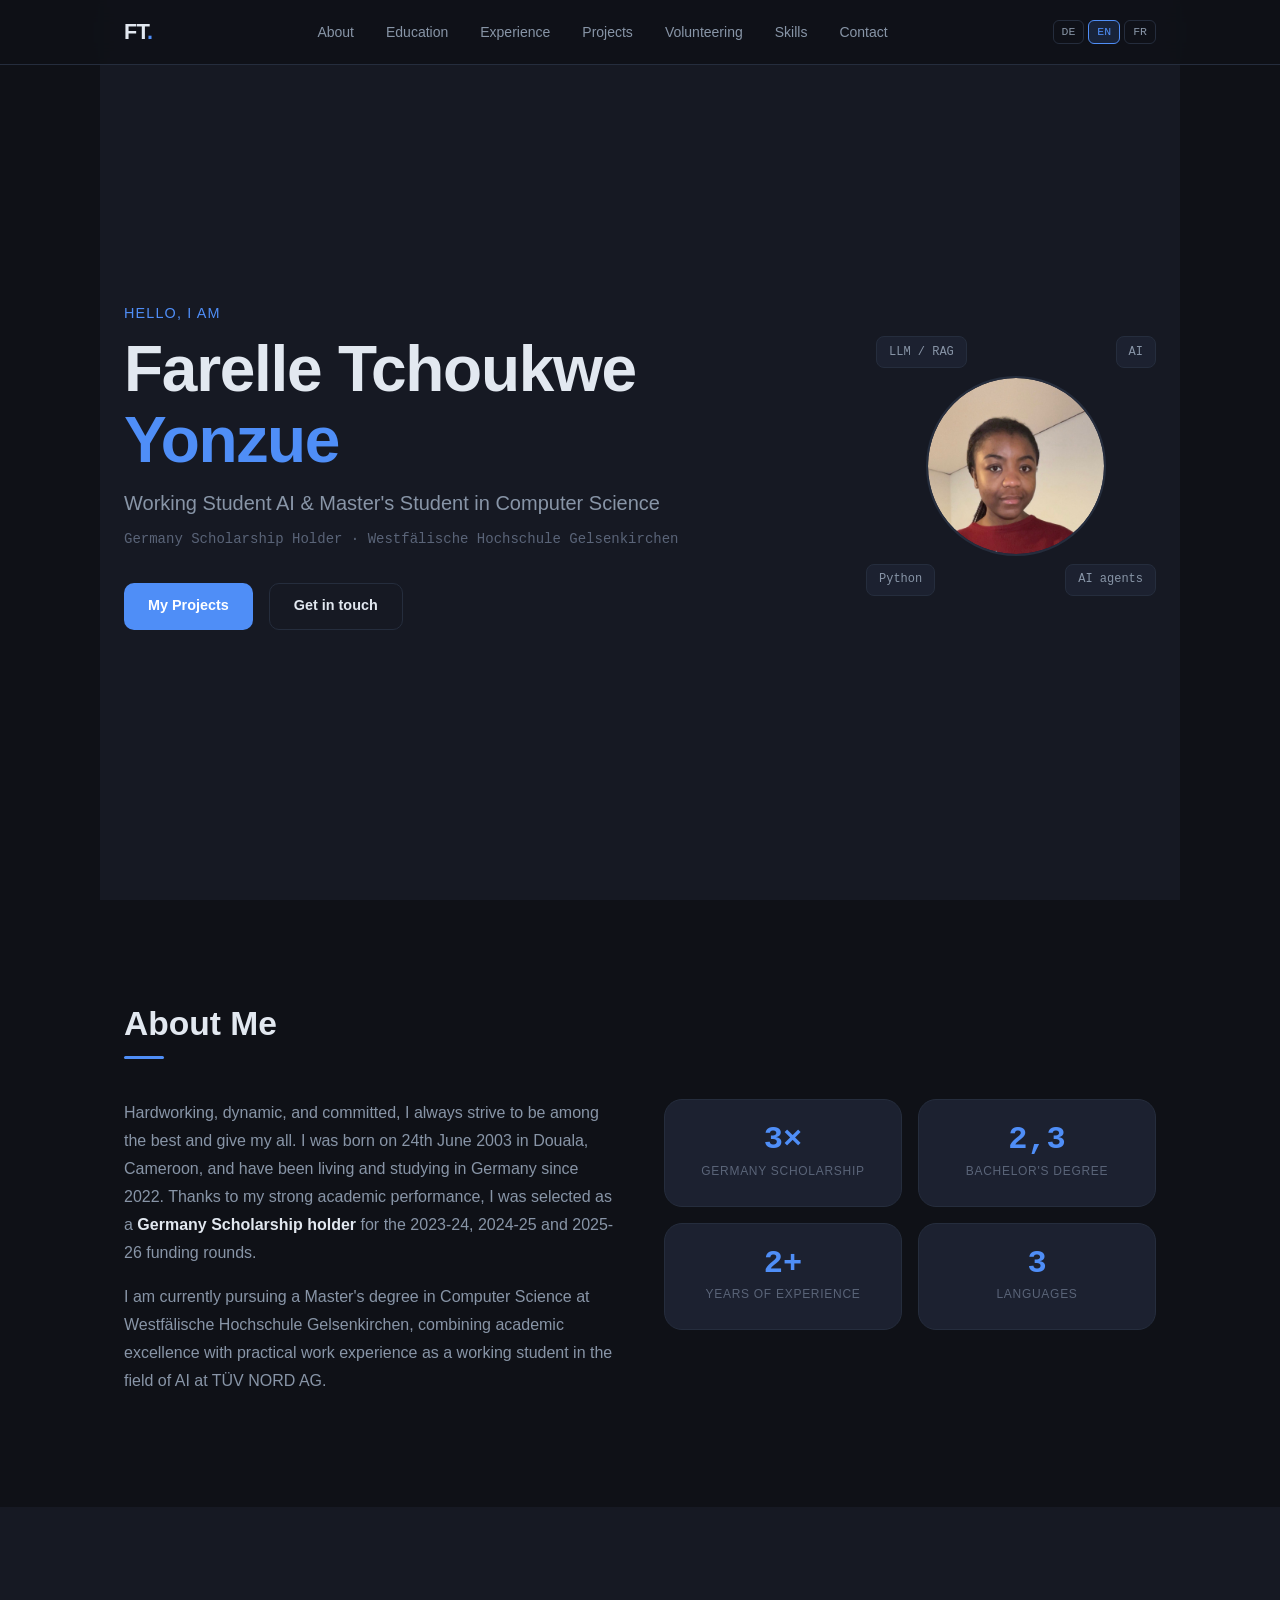
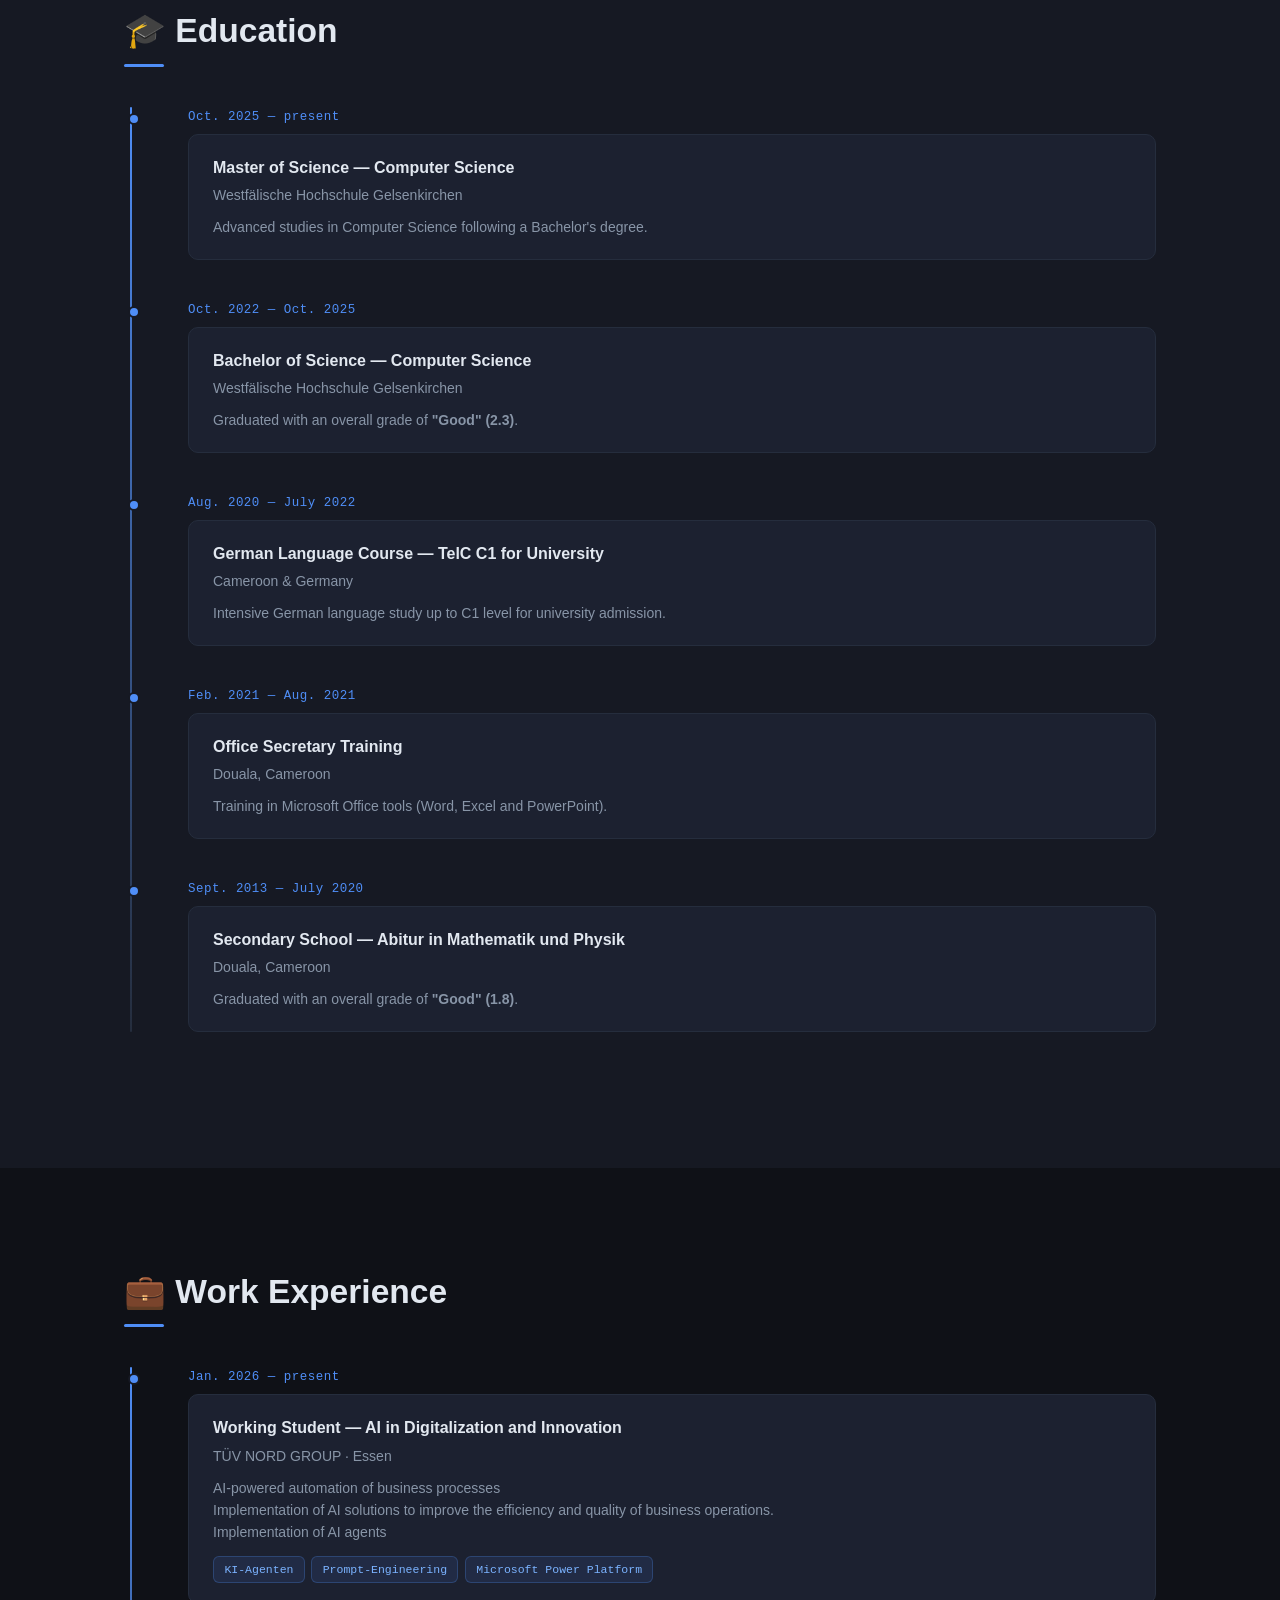
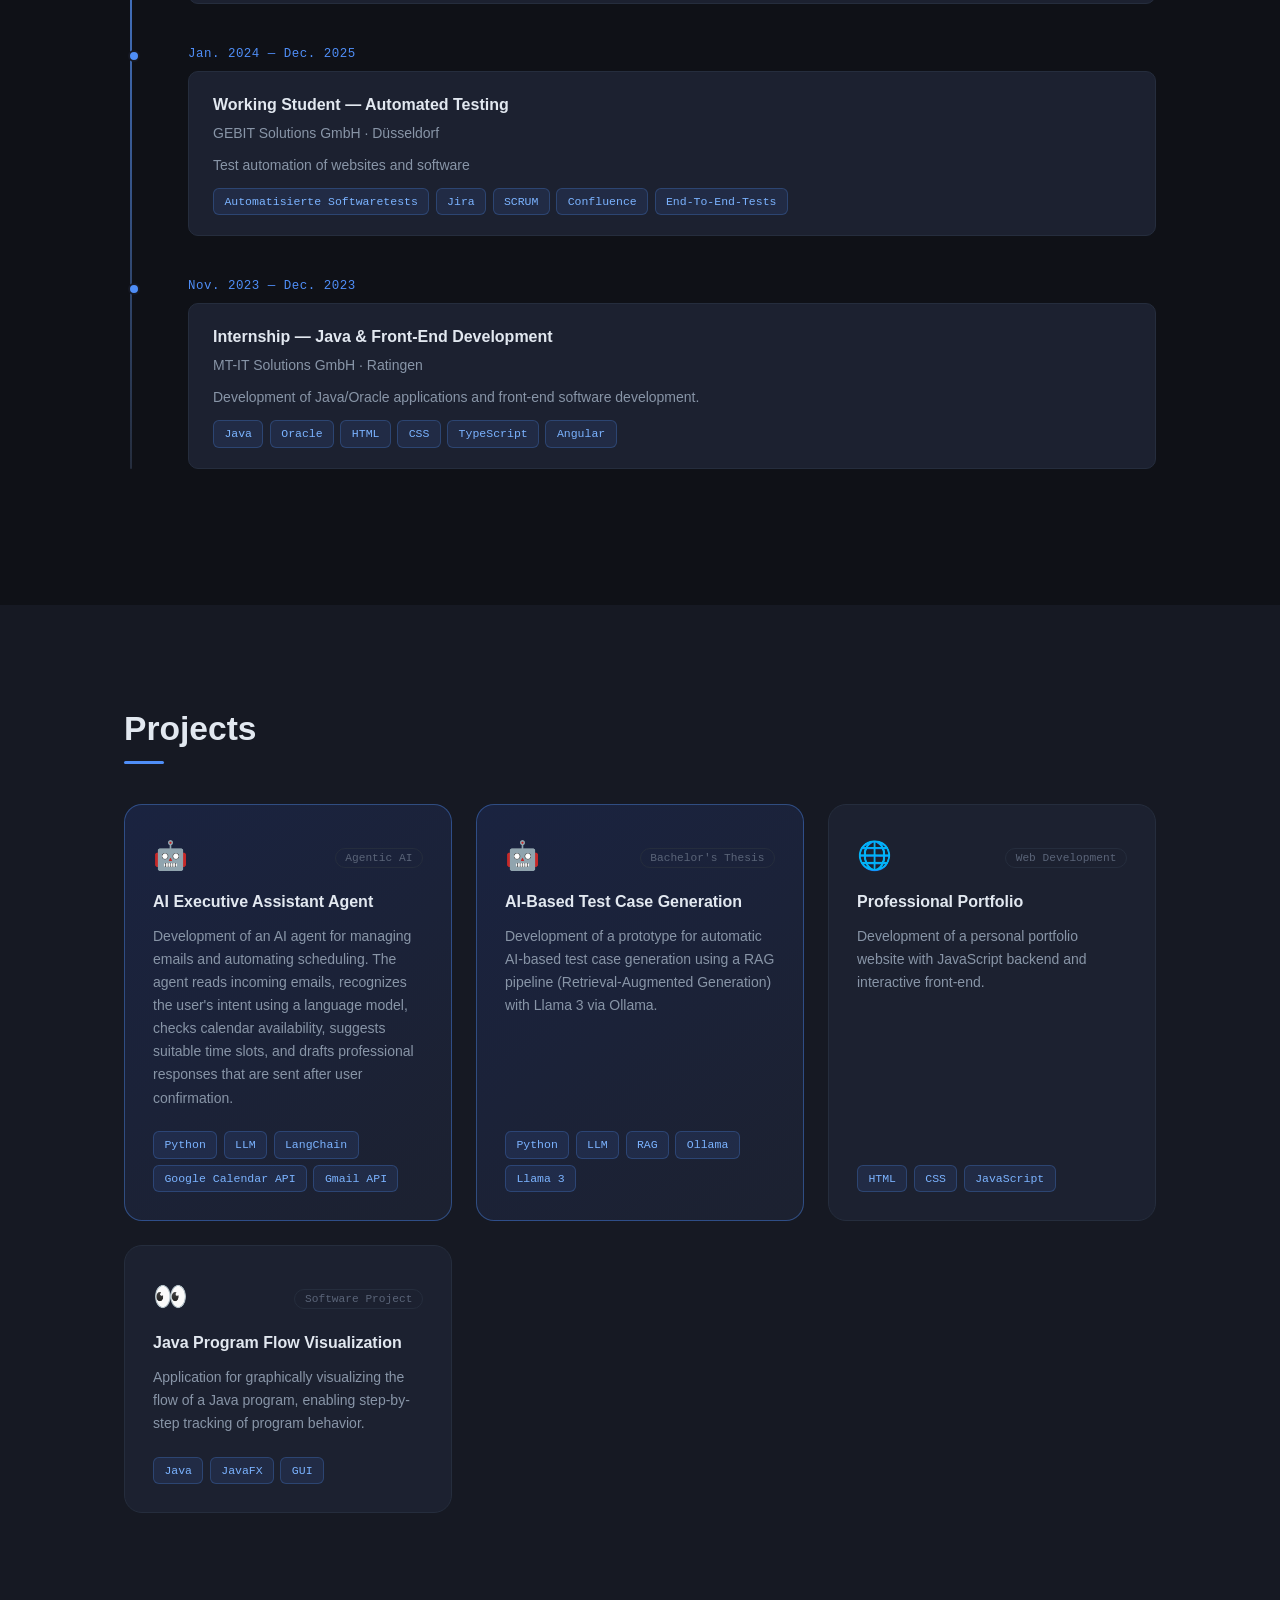
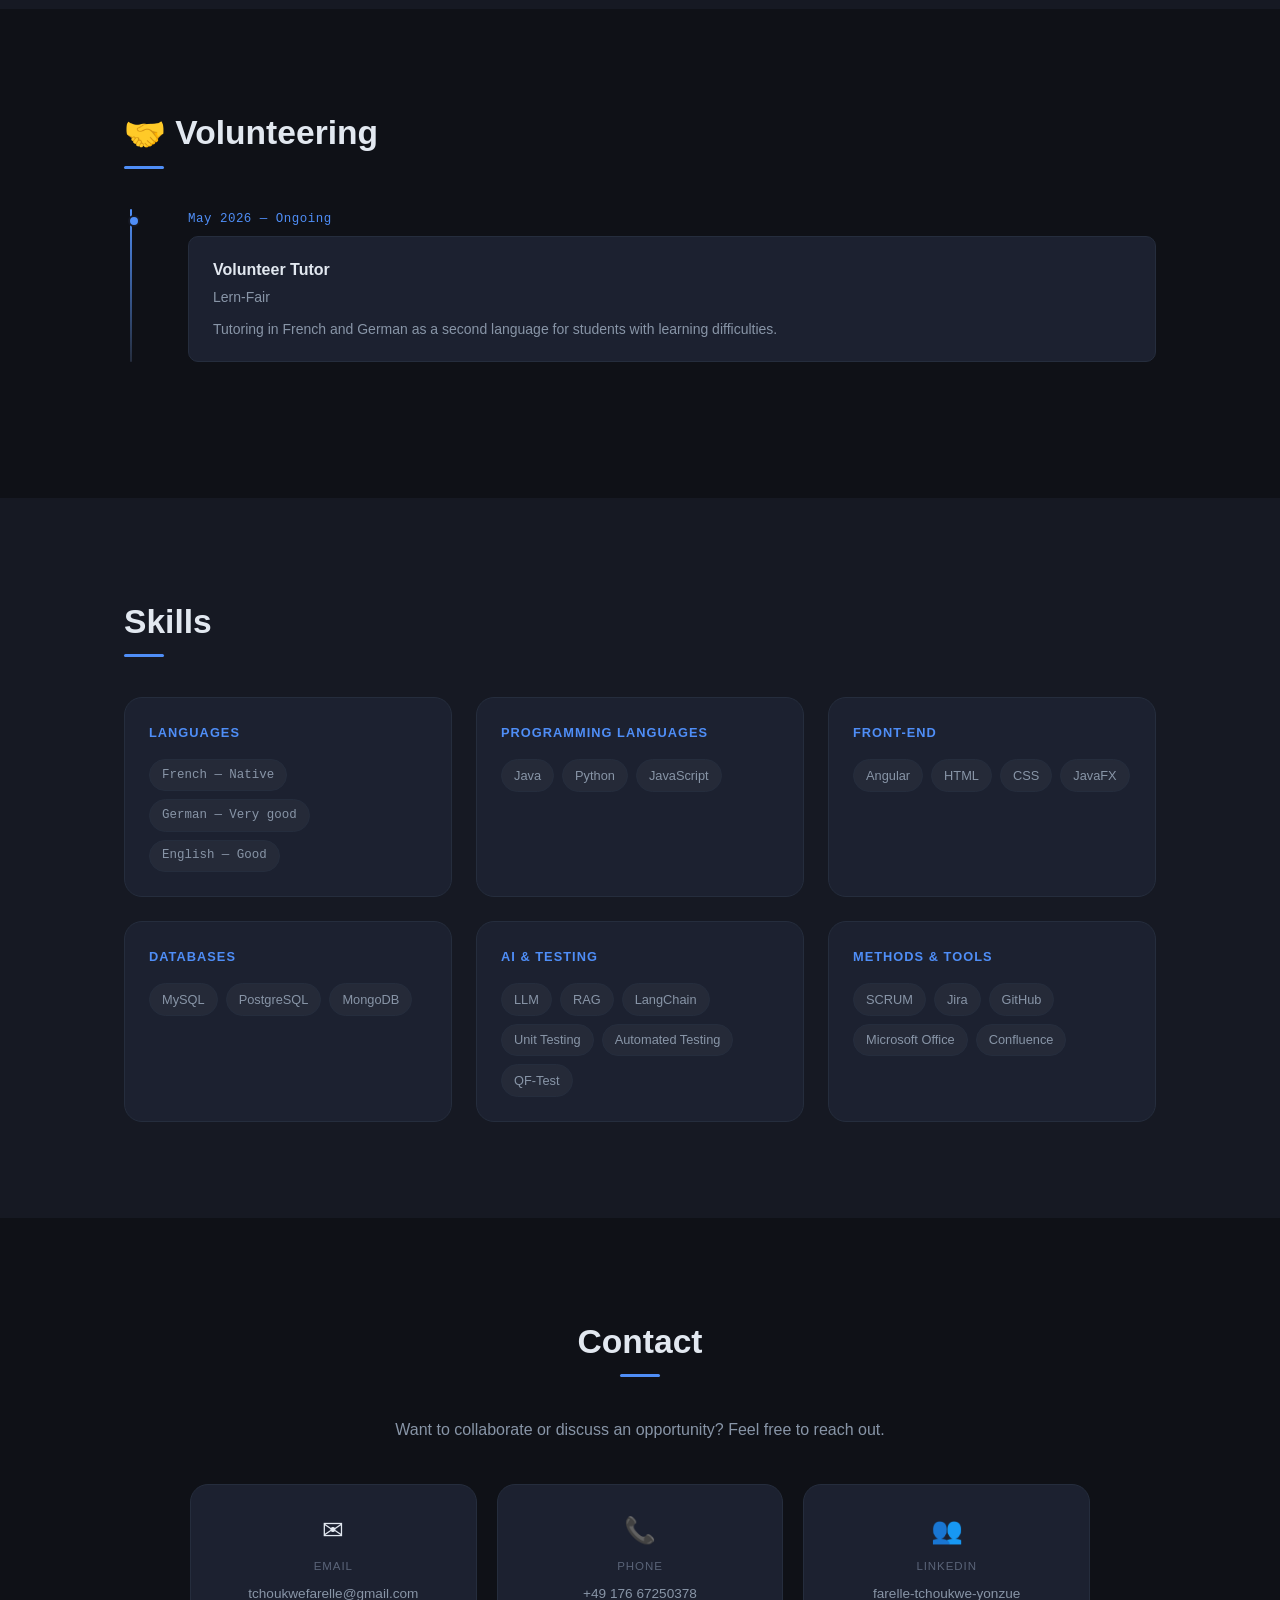
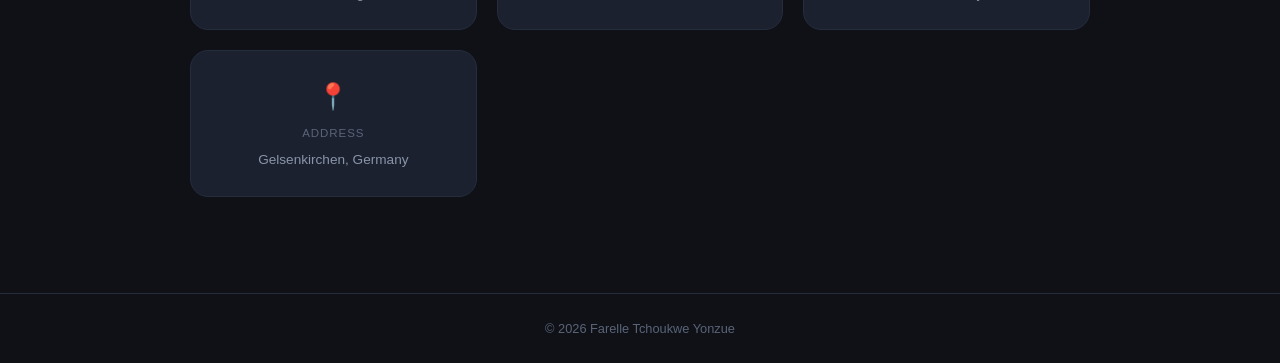
==== commit 0373bc84: "Some adjustments made" ====
--- a/public/index.html
+++ b/public/index.html
@@ -109,7 +109,7 @@
           <div class="timeline-card">
             <h3 data-i18n="edu.1.title">Master of Science — Informatik</h3>
             <p class="tl-org" data-i18n="edu.1.org">Westfälische Hochschule Gelsenkirchen</p>
-            <p data-i18n="edu.1.desc">Weiterführendes Informatikstudium nach erfolgreichem Bachelor-Abschluss mit der Note "gut".</p>
+            <p data-i18n="edu.1.desc">Weiterführendes Informatikstudium nach einem Bachelor-Abschluss.</p>
           </div>
         </div>
 
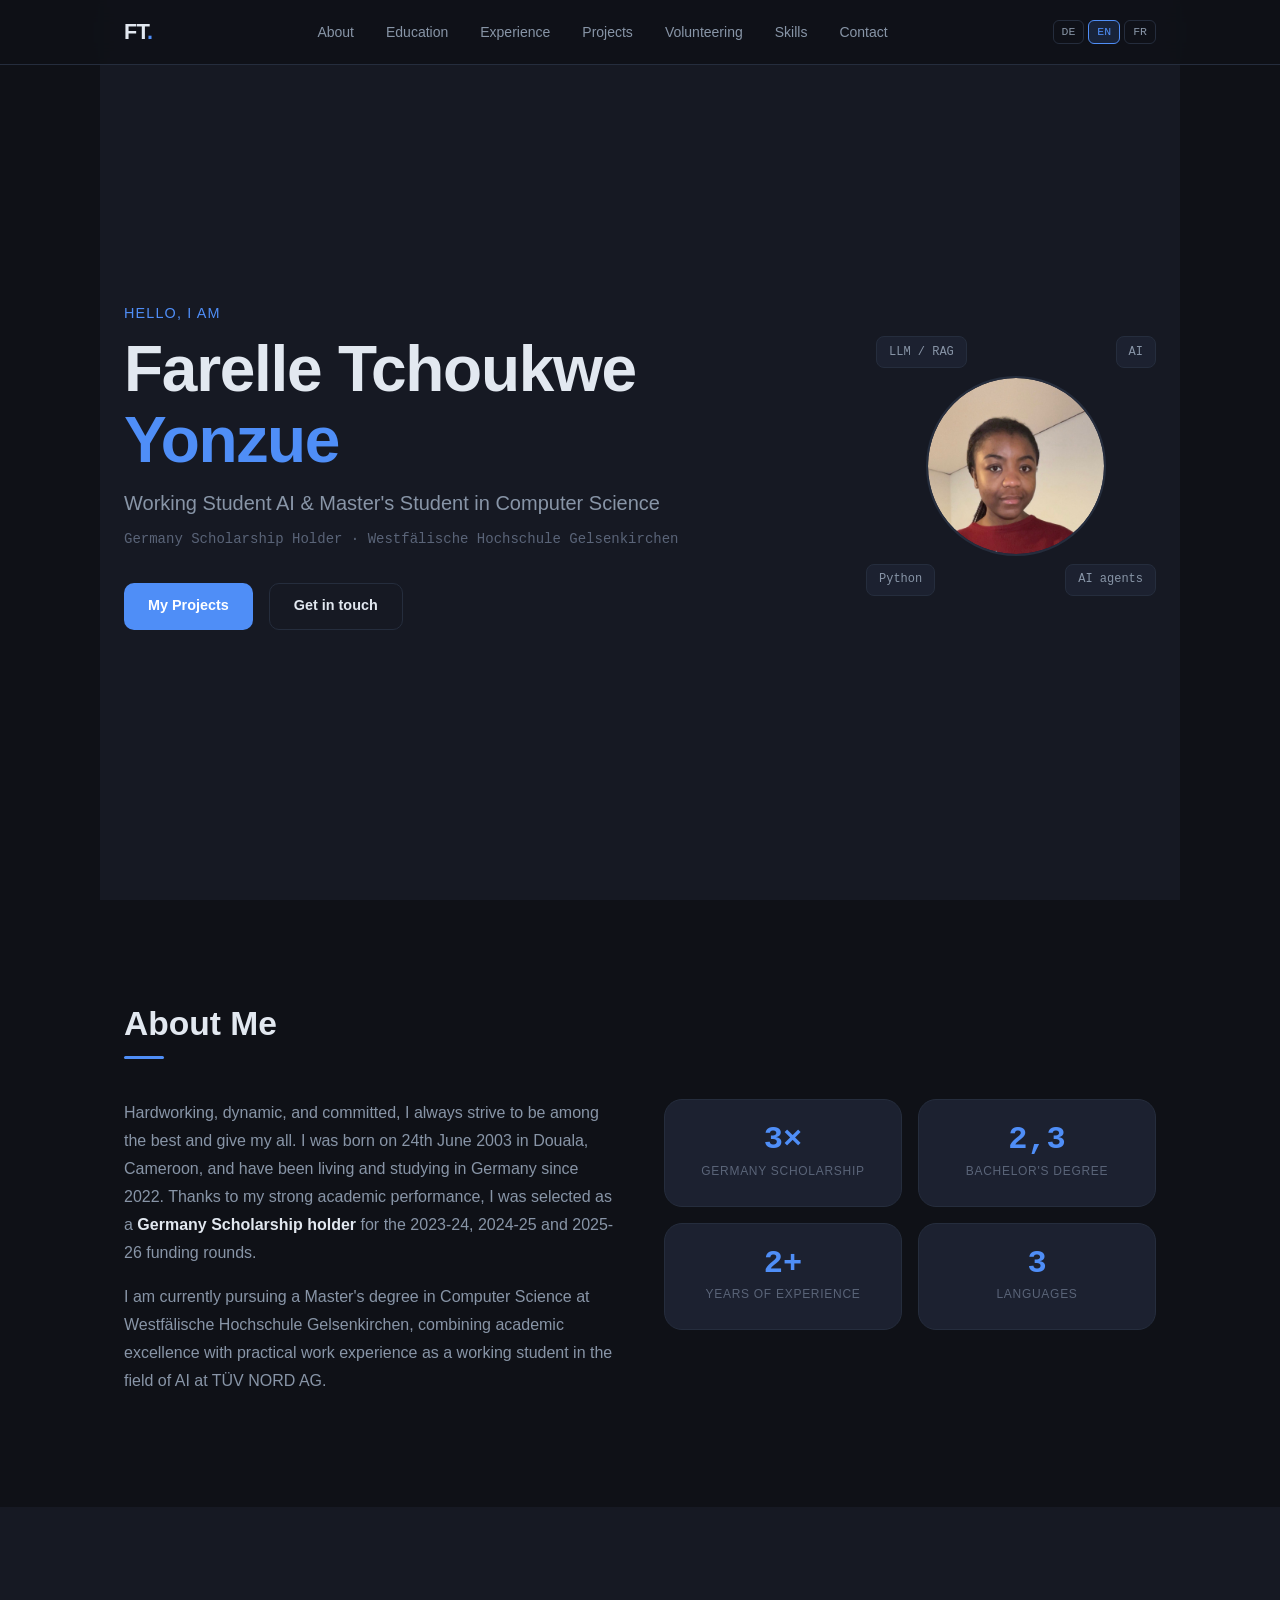
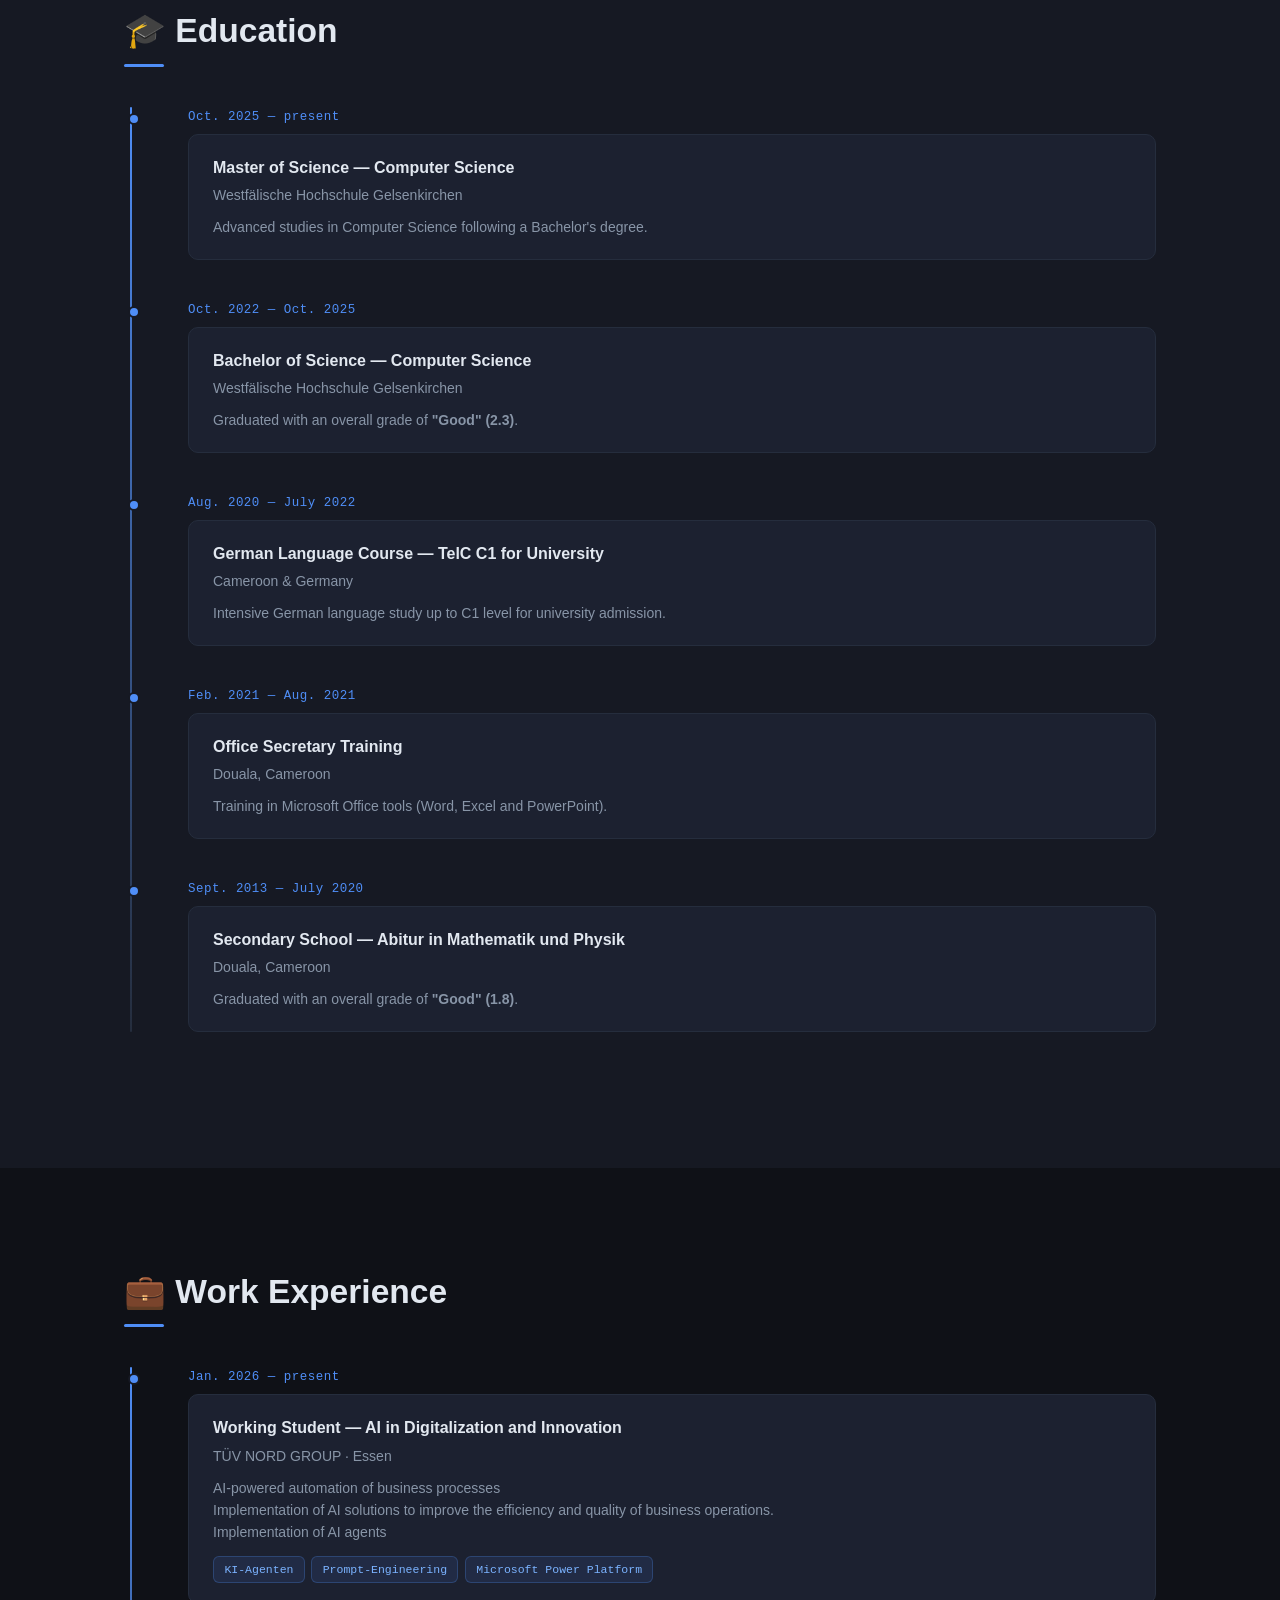
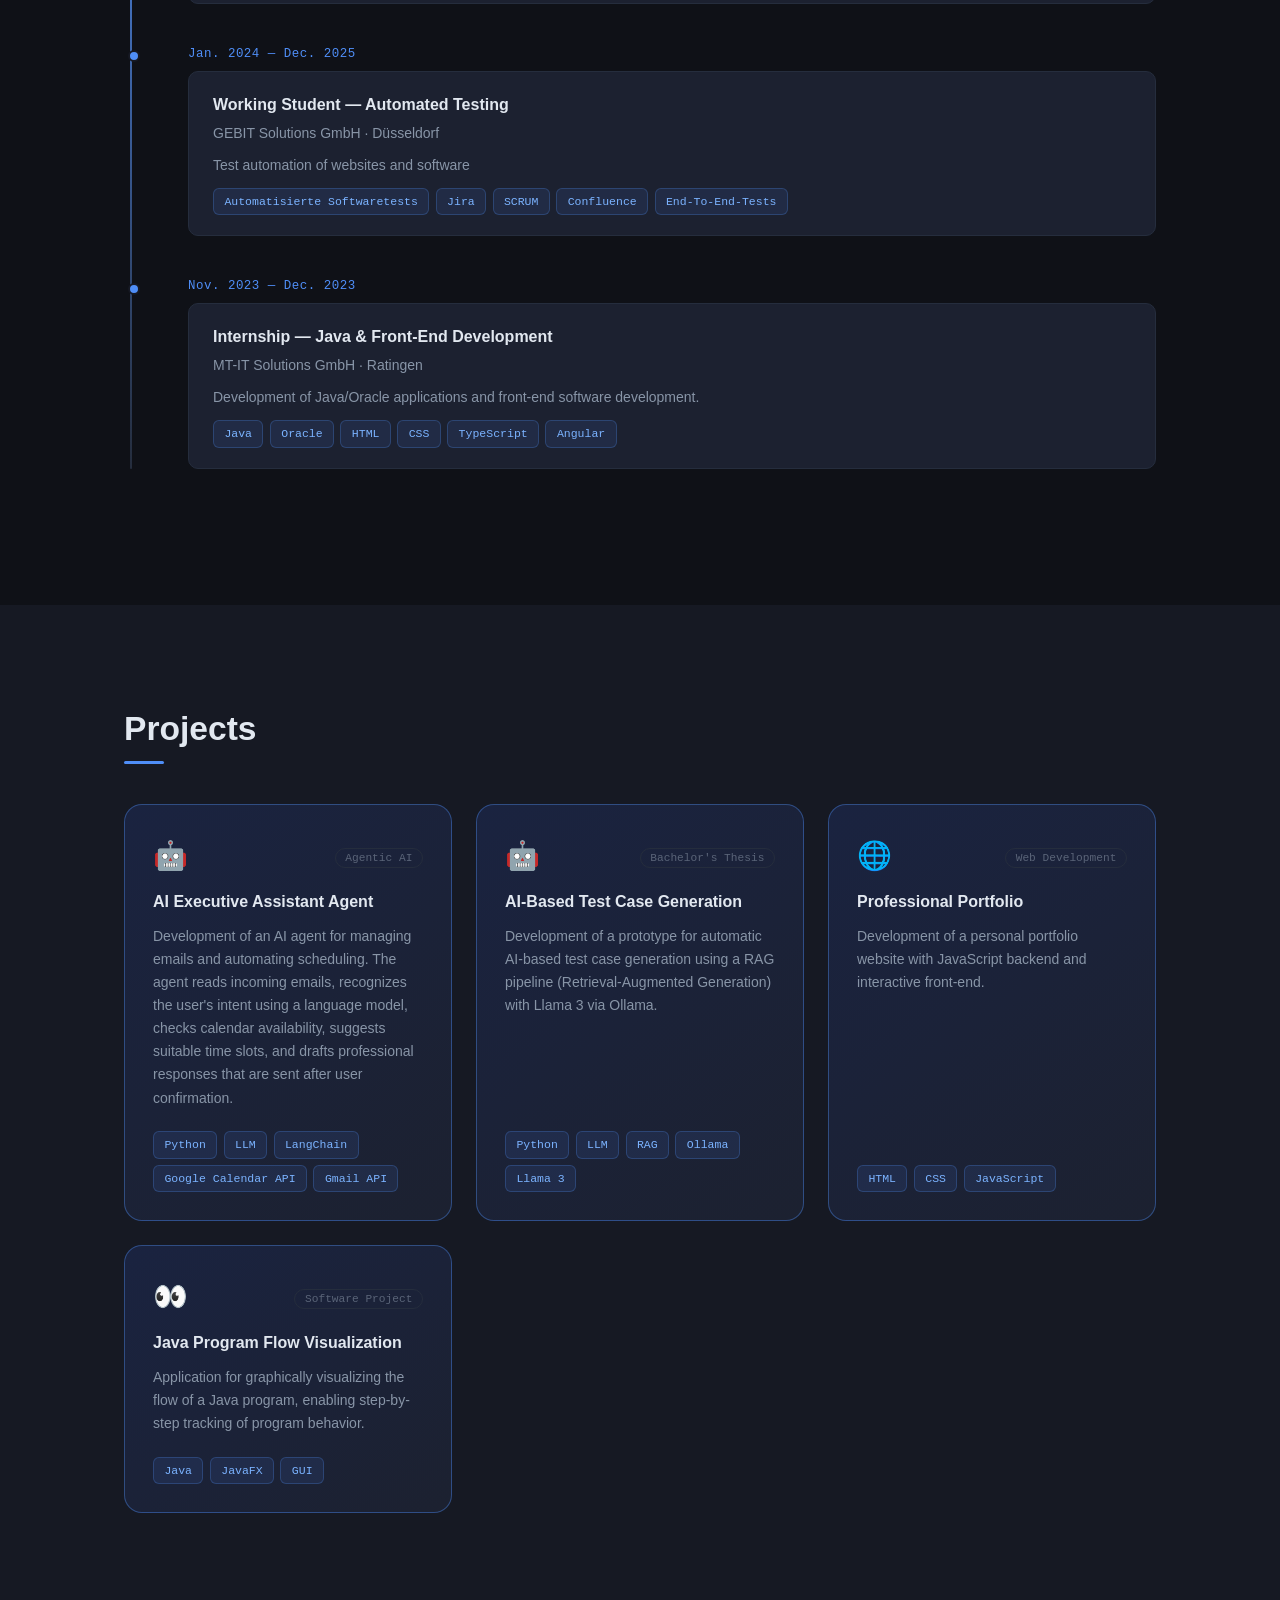
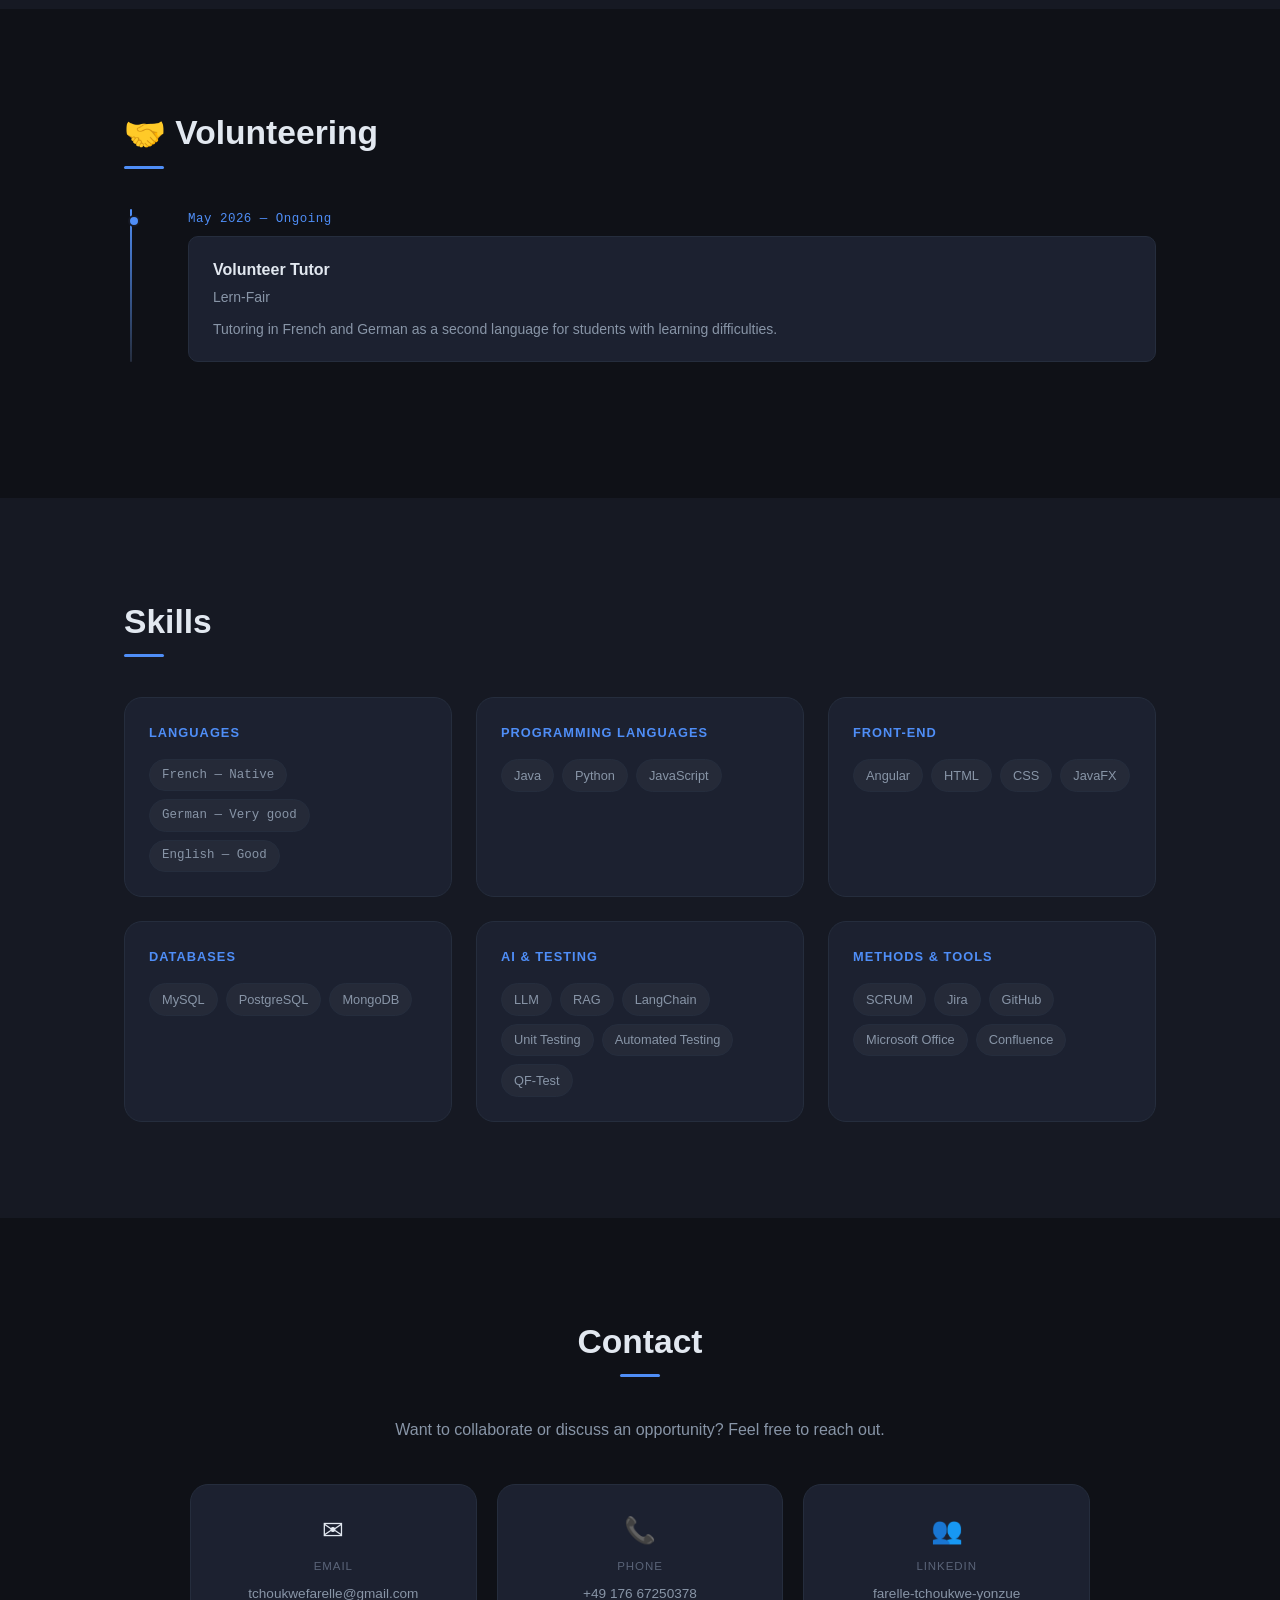
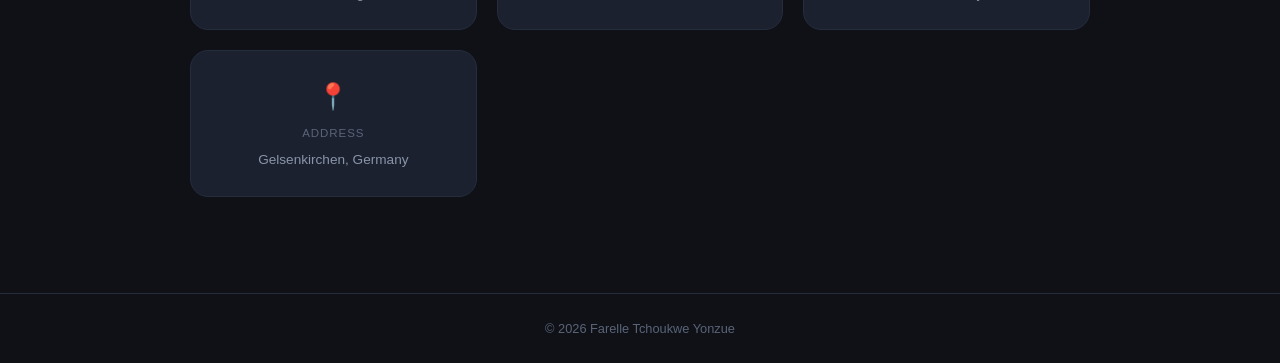
==== commit 52086a33: "Add project card featured for all projects" ====
--- a/public/index.html
+++ b/public/index.html
@@ -269,7 +269,7 @@
           </div>
         </div>
 
-        <div class="project-card">
+        <div class="project-card featured">
           <div class="project-header">
             <span class="project-icon">&#127760;</span>
             <div class="project-links">
@@ -288,7 +288,7 @@
           </div>
         </div>
 
-        <div class="project-card">
+        <div class="project-card featured">
           <div class="project-header">
             <span class="project-icon">&#128064;</span>
             <div class="project-links">
